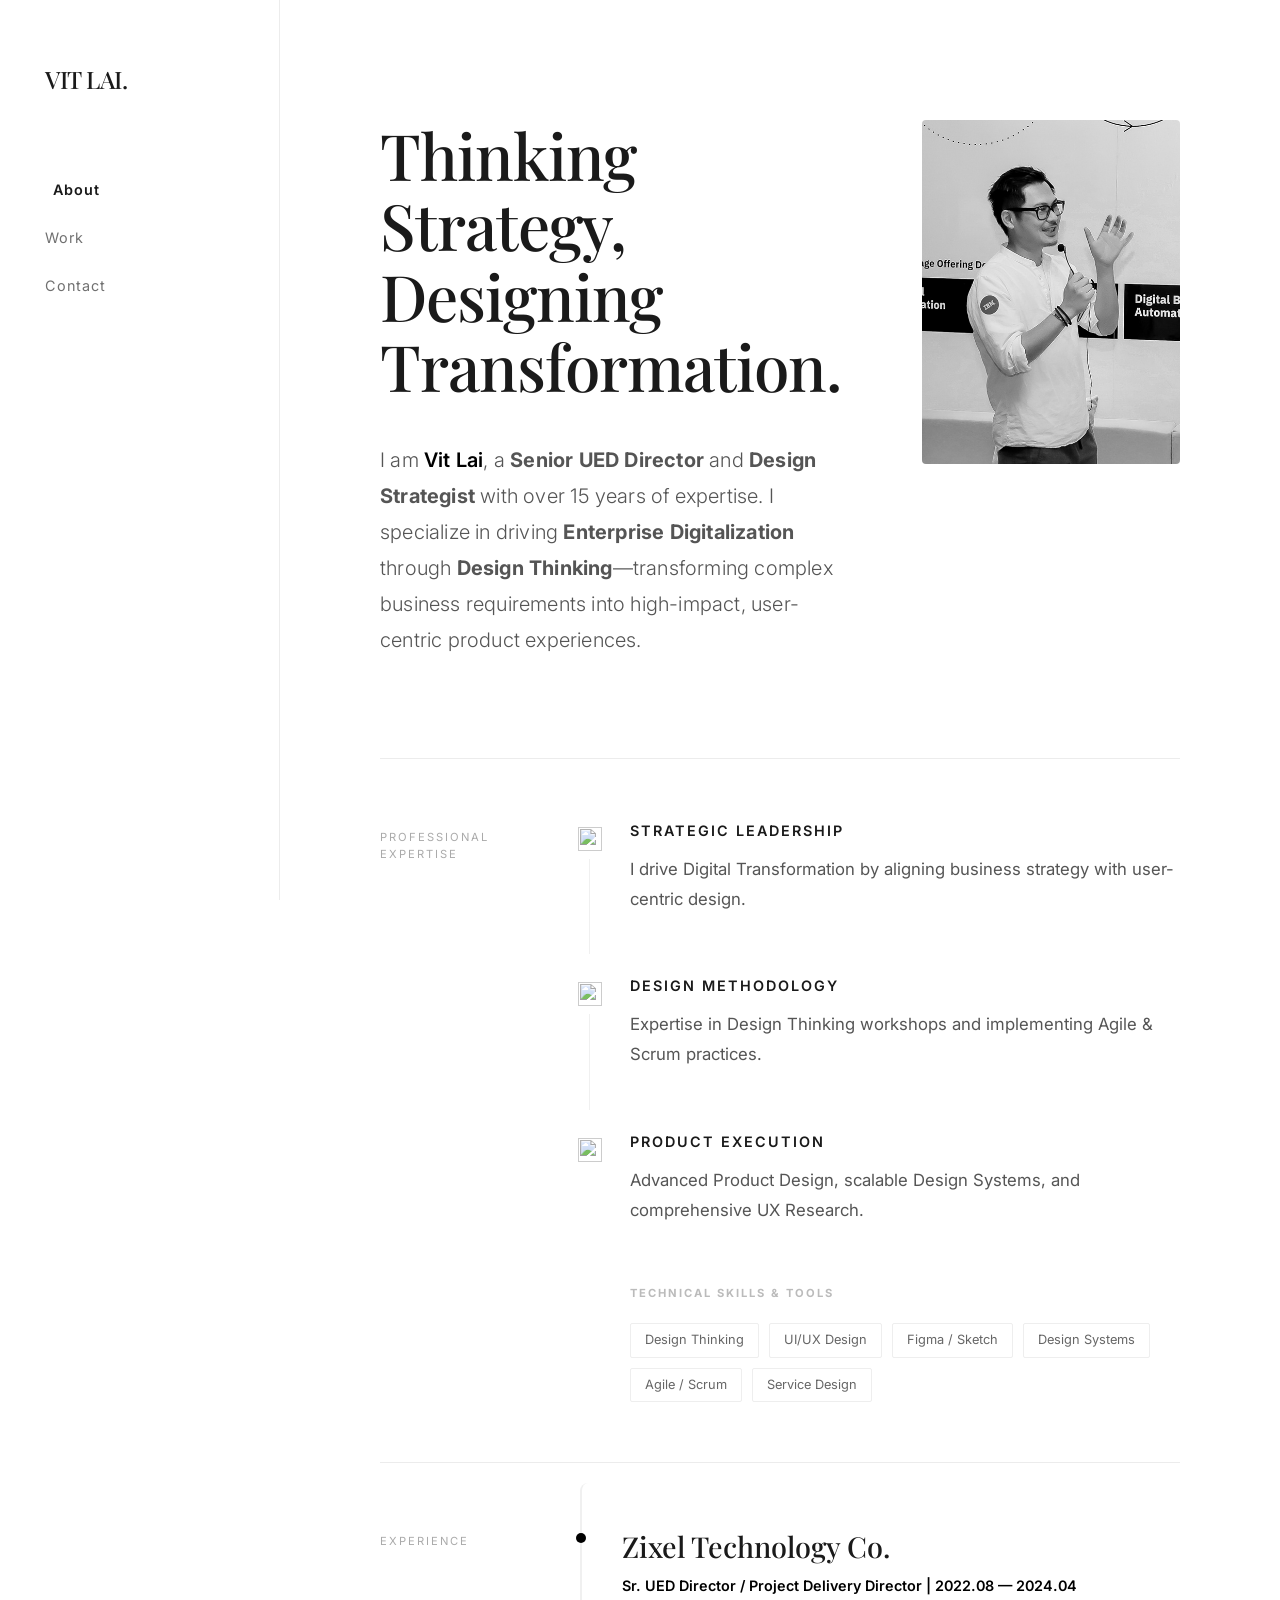
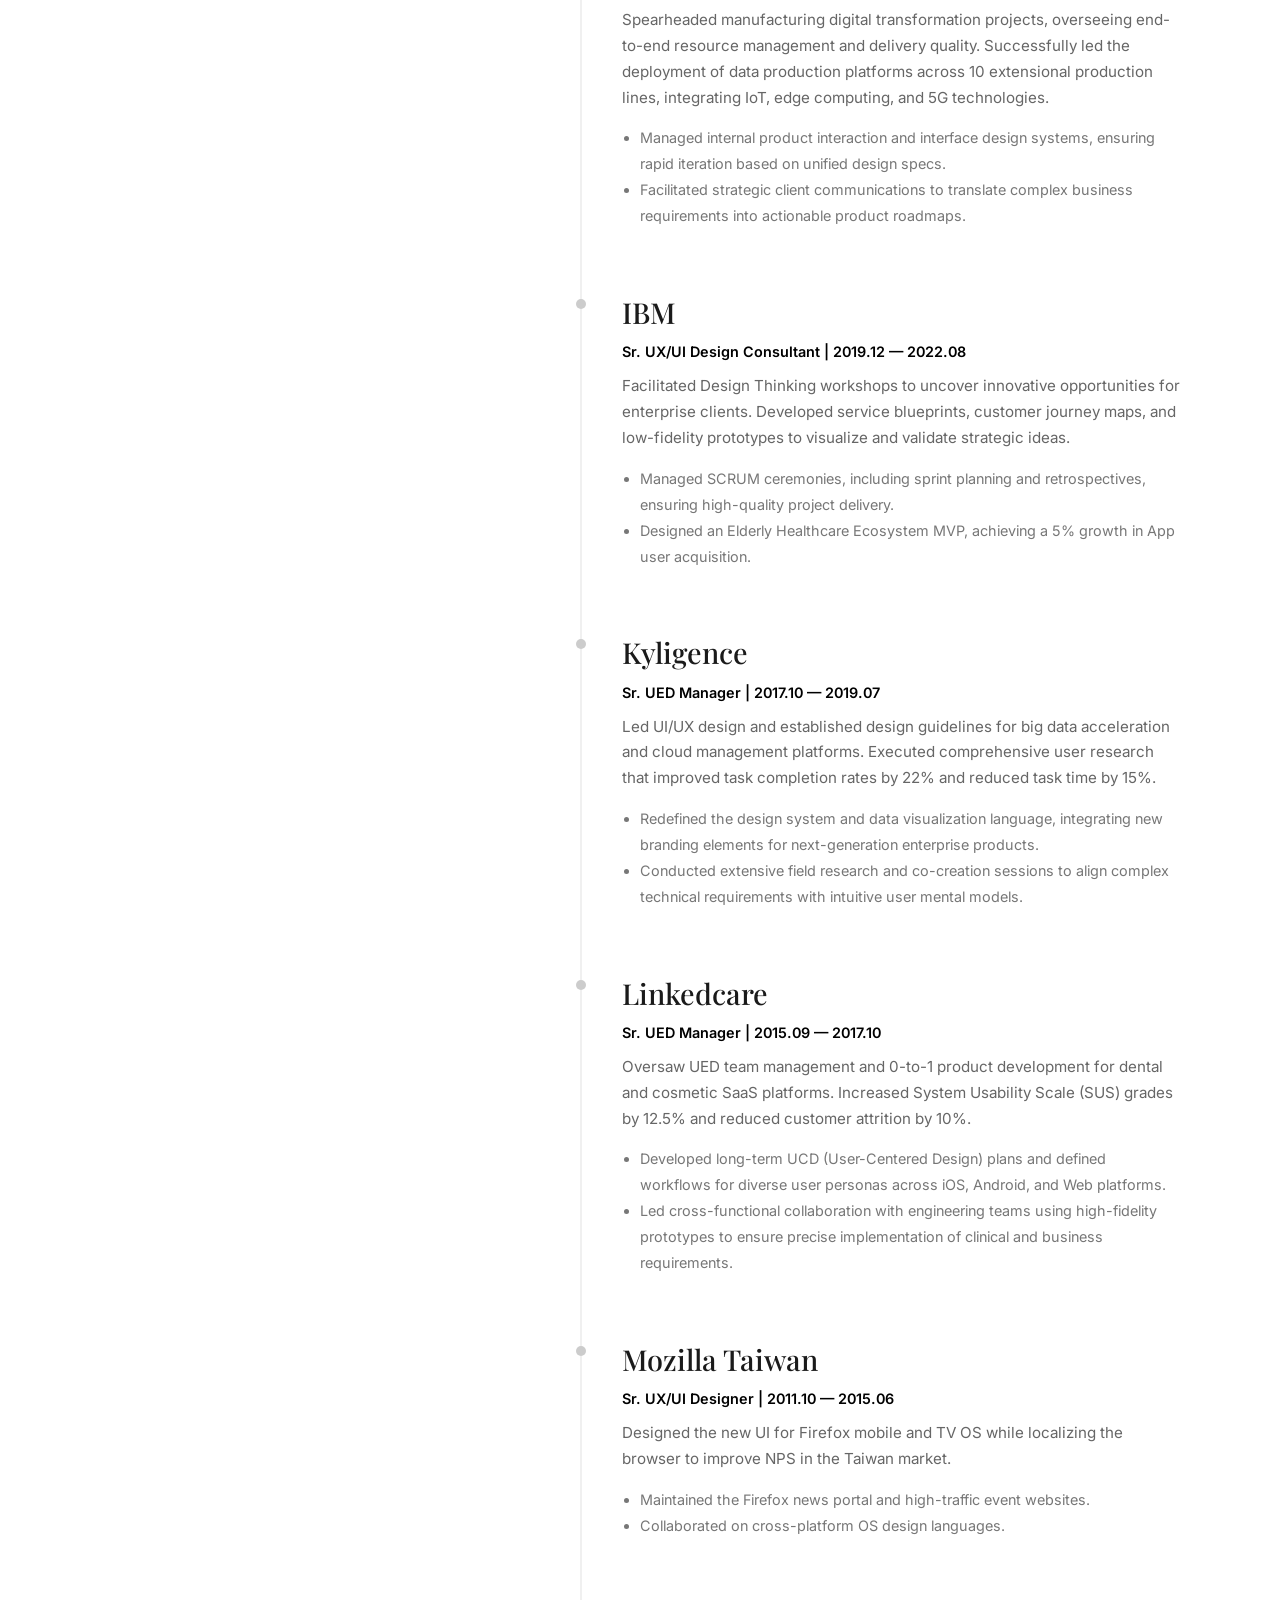
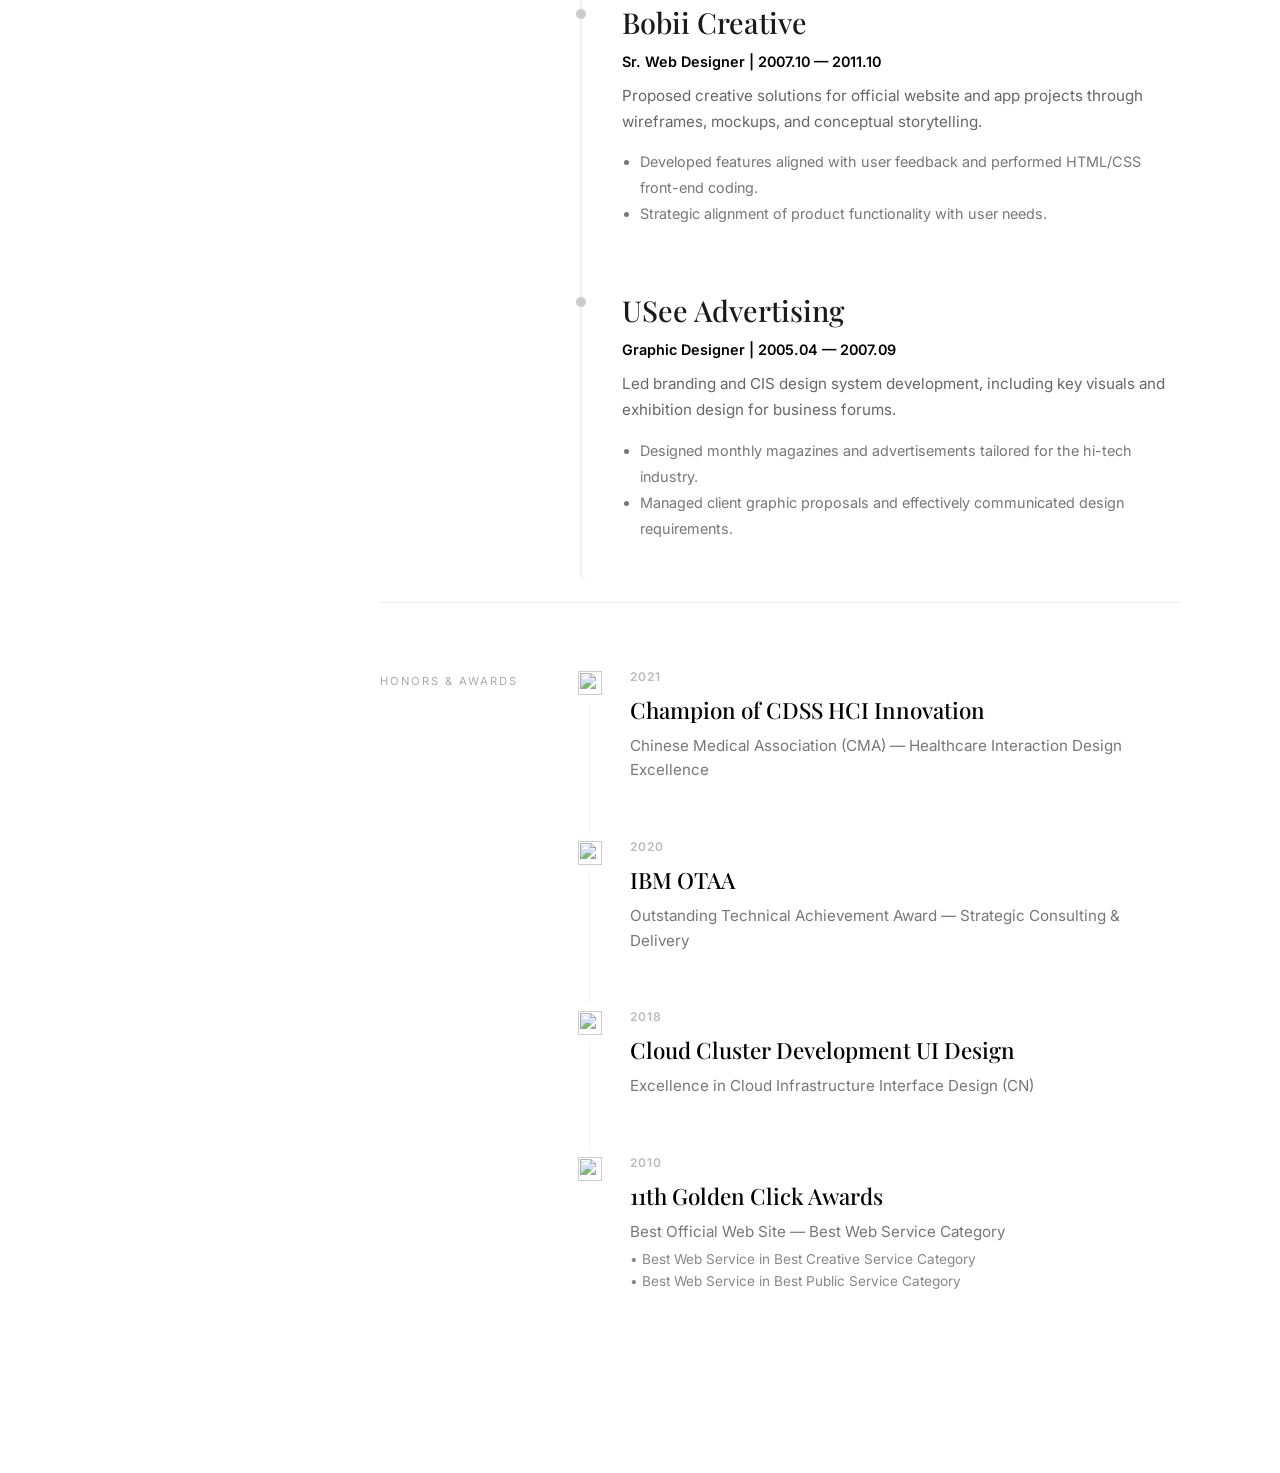
==== index.html @ 18056fc3 "update contact button without outline" ====
<!DOCTYPE html>
<html lang="zh-Hant">
<head>
    <meta charset="UTF-8">
    <meta name="viewport" content="width=device-width, initial-scale=1.0">
    <title>Vit Lai | Design Strategy</title>
    <link href="https://fonts.googleapis.com/css2?family=Inter:wght@300;400;500;600&family=Playfair+Display:ital,wght@0,500;0,600;1,500&display=swap" rel="stylesheet">
    <style>
        :root {
            --bg: #ffffff;
            --text: #1a1a1a;
            --sub-text: #707070;
            --border: #ececec;
            --accent-bg: #f9f9f9;
            --ease: cubic-bezier(0.2, 1, 0.2, 1);
            --transition: all 0.6s var(--ease);
        }

        * { margin: 0; padding: 0; box-sizing: border-box; -webkit-font-smoothing: antialiased; }
        body { font-family: 'Inter', sans-serif; background: var(--bg); color: var(--text); line-height: 1.6; overflow-x: hidden; }

        h1, h2, h3, .logo { font-family: 'Playfair Display', serif; font-weight: 500; }
        /* --- 按鈕基礎樣式 --- */
        .btn {
            padding: 14px 30px;
            border-radius: 50px;
            text-decoration: none;
            display: inline-flex;
            align-items: center;
            justify-content: center;
            gap: 12px;
            font-size: 0.9rem;
            font-weight: 500;
            letter-spacing: 0.5px;
            transition: var(--transition);
            cursor: pointer;
            border: 1px solid transparent;
        }

        /* 主要按鈕 (黑色背景) */
        .btn-primary {
            background: #1a1a1a;
            color: #ffffff;
            border-color: #1a1a1a;
        }

        .btn-primary:hover {
            background: #404040;
            transform: translateY(-3px);
            box-shadow: 0 10px 20px rgba(0,0,0,0.1);
        }

        .btn-primary img {
            filter: brightness(0) invert(1); /* 讓圖標變白色 */
        }

        /* 次要按鈕 (透明背景/黑框) */
        .btn-secondary {
            background: transparent;
            color: #1a1a1a;
            border-color: #1a1a1a;
        }

        .btn-secondary:hover {
            background: #1a1a1a;
            color: #ffffff;
            transform: translateY(-3px);
            box-shadow: 0 10px 20px rgba(0,0,0,0.05);
        }

        .btn-secondary:hover img {
            filter: brightness(0) invert(1); /* 懸停時圖標變白色 */
        }

        /* 圖標微調 */
        .btn img {
            width: 18px;
            height: 18px;
            transition: transform 0.3s ease;
        }

        .btn:hover img {
            transform: scale(1.1);
        }

        /* 導航系統 */
        header {
            position: fixed; top: 0; left: 0; width: 280px; height: 100vh;
            padding: 60px 45px; border-right: 1px solid var(--border);
            display: flex; flex-direction: column; z-index: 1000; background: white;
            transition: var(--transition);
        }

        .logo { font-size: 1.5rem; cursor: pointer; letter-spacing: -0.5px; margin-bottom: 80px; }
        nav ul { list-style: none; }
        nav ul li { margin-bottom: 25px; }
        nav ul li a { 
            text-decoration: none; color: var(--sub-text); font-size: 0.9rem; 
            letter-spacing: 1px; transition: var(--transition); display: block;
        }
        nav ul li a:hover, nav ul li a.active { color: var(--text); transform: translateX(8px); font-weight: 600; }

        .menu-toggle { display: none; position: fixed; top: 25px; right: 25px; z-index: 2000; cursor: pointer; font-size: 0.8rem; letter-spacing: 2px; background: white; padding: 10px; border: 1px solid var(--border); }

        /* 主內容修復：移除 absolute，改用簡單的隱藏顯示邏輯 */
        main { margin-left: 280px; width: calc(100% - 280px); min-height: 100vh; position: relative; }
        
        .page-content { 
            padding: 120px 10%; 
            width: 100%;
            display: none; /* 預設全部隱藏 */
            opacity: 0; 
            transform: translateY(20px); 
            transition: opacity 0.5s ease, transform 0.5s ease;
        }
        
        .page-content.active { 
            display: block; /* 只有 active 時顯示 */
            opacity: 1; 
            transform: translateY(0); 
        }

        /* CV 佈局 */
        .cv-row { display: grid; grid-template-columns: 150px 1fr; gap: 40px; margin-bottom: 0; padding: 60px 0; border-top: 1px solid var(--border); }
        .cv-label { font-size: 0.7rem; text-transform: uppercase; letter-spacing: 2px; color: #aaa; padding-top: 10px; }
        
        .hover-zone { padding: 40px; margin: -40px; border-radius: 8px; transition: background 0.4s ease; }
        .hover-zone:hover { background: #fafafa; }

        .hero-title { font-size: clamp(2.5rem, 5vw, 4rem); line-height: 1.1; margin-bottom: 40px; letter-spacing: -1px; }

        /* 工作列表 */
        .work-grid { display: grid; grid-template-columns: repeat(2, 1fr); gap: 40px; }
        .work-card { text-decoration: none; color: inherit; cursor: pointer; margin-bottom: 30px; }
        .img-wrap { width: 100%; aspect-ratio: 16/10; background: #f9f9f9; overflow: hidden; margin-bottom: 20px; border-radius: 4px; }
        .img-wrap img { width: 100%; height: 100%; object-fit: cover; transition: transform 1s var(--ease); filter: grayscale(100%); }
        .work-card:hover img { transform: scale(1.05); filter: grayscale(0%); }

        /* 建議與學歷樣式 */
        .edu-item { margin-bottom: 25px; }
        .edu-item h4 { font-size: 1.1rem; color: #000; }
        .edu-item p { color: #888; font-size: 0.9rem; }

        @media (max-width: 900px) {
            header { width: 100%; height: 100vh; left: -100%; justify-content: center; align-items: center; text-align: center; }
            header.open { left: 0; }
            .menu-toggle { display: block; }
            main { margin-left: 0; width: 100%; }
            .page-content { padding: 80px 25px; }
            .cv-row { grid-template-columns: 1fr; gap: 20px; }
            .work-grid { grid-template-columns: 1fr; }
        }
    </style>
</head>
<body>

    <div class="menu-toggle" onclick="toggleMenu()">MENU</div>

    <header id="side-nav">
        <div class="logo" onclick="showPage('about');">VIT LAI.</div>
        <nav>
            <ul>
                <li><a href="javascript:void(0)" onclick="showPage('about');" id="link-about" class="active">About</a></li>
                <li><a href="javascript:void(0)" onclick="showPage('portfolio');" id="link-portfolio">Work</a></li>
                <li><a href="javascript:void(0)" onclick="showPage('contact');" id="link-contact">Contact</a></li>
            </ul>
        </nav>
    </header>

    <main>
        <div id="about" class="page-content active">
            <section class="hero-flex" style="display: flex; gap: 80px; align-items: flex-start; margin-bottom: 100px;">
                <div style="flex: 1.5;">
                    <h1 class="hero-title">Thinking Strategy,<br>Designing Transformation.</h1>
                    <p style="font-size: 1.25rem; color: #555; max-width: 800px; font-weight: 300; line-height: 1.8; letter-spacing: 0.2px;">
                        I am <span style="font-weight: 600; color: #000;">Vit Lai</span>, a <strong>Senior UED Director</strong> and <strong>Design Strategist</strong> with over 15 years of expertise. 
                        I specialize in driving <strong>Enterprise Digitalization</strong> through <strong>Design Thinking</strong>—transforming complex business requirements into high-impact, user-centric product experiences.
                    </p>
                </div>
                <div style="flex: 1; aspect-ratio: 3/4; overflow: hidden; border-radius: 4px; background: #f0f0f0;">
                    <img src="images/vitlai-01.jpg" alt="Vit Lai Portrait" style="width:100%; height:100%; object-fit:cover; display:block;">
                </div>
            </section>

            <div class="cv-row">
                <div class="cv-label">Professional Expertise</div>
                <div class="cv-content hover-zone">
                    <div style="position: relative; padding-left: 60px; margin-bottom: 60px;">
                        <div style="position: absolute; left: 0; top: 0; width: 40px; height: 40px; display: flex; align-items: center; justify-content: center;">
                            <img src="https://img.icons8.com/ios/50/000000/strategy-board.png" style="width: 24px; height: 24px; opacity: 0.8;">
                        </div>
                        <div style="position: absolute; left: 19px; top: 40px; bottom: -40px; border-left: 1px solid #f0f0f0;"></div>
                        <h4 style="font-size: 0.9rem; text-transform: uppercase; letter-spacing: 2px; font-weight: 600; margin-bottom: 12px;">Strategic Leadership</h4>
                        <p style="font-size: 1.05rem; color: #555; line-height: 1.8;">I drive Digital Transformation by aligning business strategy with user-centric design.</p>
                    </div>

                    <div style="position: relative; padding-left: 60px; margin-bottom: 60px;">
                        <div style="position: absolute; left: 0; top: 0; width: 40px; height: 40px; display: flex; align-items: center; justify-content: center;">
                            <img src="https://img.icons8.com/ios/50/000000/workflow.png" style="width: 24px; height: 24px; opacity: 0.8;">
                        </div>
                        <div style="position: absolute; left: 19px; top: 40px; bottom: -40px; border-left: 1px solid #f0f0f0;"></div>
                        <h4 style="font-size: 0.9rem; text-transform: uppercase; letter-spacing: 2px; font-weight: 600; margin-bottom: 12px;">Design Methodology</h4>
                        <p style="font-size: 1.05rem; color: #555; line-height: 1.8;">Expertise in Design Thinking workshops and implementing Agile & Scrum practices.</p>
                    </div>

                    <div style="position: relative; padding-left: 60px; margin-bottom: 60px;">
                        <div style="position: absolute; left: 0; top: 0; width: 40px; height: 40px; display: flex; align-items: center; justify-content: center;">
                            <img src="https://img.icons8.com/ios/50/000000/prototype.png" style="width: 24px; height: 24px; opacity: 0.8;">
                        </div>
                        <h4 style="font-size: 0.9rem; text-transform: uppercase; letter-spacing: 2px; font-weight: 600; margin-bottom: 12px;">Product Execution</h4>
                        <p style="font-size: 1.05rem; color: #555; line-height: 1.8;">Advanced Product Design, scalable Design Systems, and comprehensive UX Research.</p>
                    </div>

                    <div style="padding-left: 60px; margin-top: 20px;">
                        <h4 style="font-size: 0.7rem; text-transform: uppercase; letter-spacing: 2px; color: #bbb; margin-bottom: 20px;">Technical Skills & Tools</h4>
                        <div style="display: flex; flex-wrap: wrap; gap: 10px;">
                            <span style="padding: 6px 14px; border: 1px solid #eee; font-size: 0.8rem; color: #666; border-radius: 2px;">Design Thinking</span>
                            <span style="padding: 6px 14px; border: 1px solid #eee; font-size: 0.8rem; color: #666; border-radius: 2px;">UI/UX Design</span>
                            <span style="padding: 6px 14px; border: 1px solid #eee; font-size: 0.8rem; color: #666; border-radius: 2px;">Figma / Sketch</span>
                            <span style="padding: 6px 14px; border: 1px solid #eee; font-size: 0.8rem; color: #666; border-radius: 2px;">Design Systems</span>
                            <span style="padding: 6px 14px; border: 1px solid #eee; font-size: 0.8rem; color: #666; border-radius: 2px;">Agile / Scrum</span>
                            <span style="padding: 6px 14px; border: 1px solid #eee; font-size: 0.8rem; color: #666; border-radius: 2px;">Service Design</span>
                        </div>
                    </div>
                </div>
            </div>

            <div class="cv-row">
            <div class="cv-label">Experience</div>
                <div class="cv-content hover-zone" style="border-left: 2px solid #f0f0f0; padding-left: 40px; margin-left: 10px;">
                    
                    <div style="position: relative; margin-bottom: 60px;">
                    <div style="position: absolute; left: -46px; top: 10px; width: 10px; height: 10px; background: #000; border-radius: 50%;"></div>
                    <h3 style="font-size: 1.8rem; margin-bottom: 5px;">Zixel Technology Co.</h3>
                    <p style="font-weight: 600; font-size: 0.9rem; margin-bottom: 10px; color: #000;">Sr. UED Director / Project Delivery Director | 2022.08 — 2024.04</p>
                    <p style="color: #666; font-size: 0.95rem; max-width: 700px; line-height: 1.7; margin-bottom: 15px;">
                        Spearheaded manufacturing digital transformation projects, overseeing end-to-end resource management and delivery quality. Successfully led the deployment of data production platforms across 10 extensional production lines, integrating IoT, edge computing, and 5G technologies.
                    </p>
                    <ul style="color: #777; font-size: 0.9rem; padding-left: 18px; line-height: 1.8;">
                        <li>Managed internal product interaction and interface design systems, ensuring rapid iteration based on unified design specs.</li>
                        <li>Facilitated strategic client communications to translate complex business requirements into actionable product roadmaps.</li>
                    </ul>
                </div>

                <div style="position: relative; margin-bottom: 60px;">
                    <div style="position: absolute; left: -46px; top: 10px; width: 10px; height: 10px; background: #ccc; border-radius: 50%;"></div>
                    <h3 style="font-size: 1.8rem; margin-bottom: 5px;">IBM</h3>
                    <p style="font-weight: 600; font-size: 0.9rem; margin-bottom: 10px; color: #000;">Sr. UX/UI Design Consultant | 2019.12 — 2022.08</p>
                    <p style="color: #666; font-size: 0.95rem; max-width: 700px; line-height: 1.7; margin-bottom: 15px;">
                        Facilitated Design Thinking workshops to uncover innovative opportunities for enterprise clients. Developed service blueprints, customer journey maps, and low-fidelity prototypes to visualize and validate strategic ideas.
                    </p>
                    <ul style="color: #777; font-size: 0.9rem; padding-left: 18px; line-height: 1.8;">
                        <li>Managed SCRUM ceremonies, including sprint planning and retrospectives, ensuring high-quality project delivery.</li>
                        <li>Designed an Elderly Healthcare Ecosystem MVP, achieving a 5% growth in App user acquisition.</li>
                    </ul>
                </div>

                <div style="position: relative; margin-bottom: 60px;">
                    <div style="position: absolute; left: -46px; top: 10px; width: 10px; height: 10px; background: #ccc; border-radius: 50%;"></div>
                    <h3 style="font-size: 1.8rem; margin-bottom: 5px;">Kyligence</h3>
                    <p style="font-weight: 600; font-size: 0.9rem; margin-bottom: 10px; color: #000;">Sr. UED Manager | 2017.10 — 2019.07</p>
                    <p style="color: #666; font-size: 0.95rem; max-width: 700px; line-height: 1.7; margin-bottom: 15px;">
                        Led UI/UX design and established design guidelines for big data acceleration and cloud management platforms. Executed comprehensive user research that improved task completion rates by 22% and reduced task time by 15%.
                    </p>
                    <ul style="color: #777; font-size: 0.9rem; padding-left: 18px; line-height: 1.8;">
                        <li>Redefined the design system and data visualization language, integrating new branding elements for next-generation enterprise products.</li>
                        <li>Conducted extensive field research and co-creation sessions to align complex technical requirements with intuitive user mental models.</li>
                    </ul>
                </div>

                <div style="position: relative; margin-bottom: 60px;">
                    <div style="position: absolute; left: -46px; top: 10px; width: 10px; height: 10px; background: #ccc; border-radius: 50%;"></div>
                    <h3 style="font-size: 1.8rem; margin-bottom: 5px;">Linkedcare</h3>
                    <p style="font-weight: 600; font-size: 0.9rem; margin-bottom: 10px; color: #000;">Sr. UED Manager | 2015.09 — 2017.10</p>
                    <p style="color: #666; font-size: 0.95rem; max-width: 700px; line-height: 1.7; margin-bottom: 15px;">
                        Oversaw UED team management and 0-to-1 product development for dental and cosmetic SaaS platforms. Increased System Usability Scale (SUS) grades by 12.5% and reduced customer attrition by 10%.
                    </p>
                    <ul style="color: #777; font-size: 0.9rem; padding-left: 18px; line-height: 1.8;">
                        <li>Developed long-term UCD (User-Centered Design) plans and defined workflows for diverse user personas across iOS, Android, and Web platforms.</li>
                        <li>Led cross-functional collaboration with engineering teams using high-fidelity prototypes to ensure precise implementation of clinical and business requirements.</li>
                    </ul>
                </div>

                    <div style="position: relative; margin-bottom: 60px;">
                        <div style="position: absolute; left: -46px; top: 10px; width: 10px; height: 10px; background: #ccc; border-radius: 50%;"></div>
                        <h3 style="font-size: 1.8rem; margin-bottom: 5px;">Mozilla Taiwan</h3>
                        <p style="font-weight: 600; font-size: 0.9rem; margin-bottom: 10px; color: #000;">Sr. UX/UI Designer | 2011.10 — 2015.06</p>
                        <p style="color: #666; font-size: 0.95rem; max-width: 700px; line-height: 1.7; margin-bottom: 15px;">
                            Designed the new UI for Firefox mobile and TV OS while localizing the browser to improve NPS in the Taiwan market.
                        </p>
                        <ul style="color: #777; font-size: 0.9rem; padding-left: 18px; line-height: 1.8;">
                            <li>Maintained the Firefox news portal and high-traffic event websites.</li>
                            <li>Collaborated on cross-platform OS design languages.</li>
                        </ul>
                    </div>

                    <div style="position: relative; margin-bottom: 60px;">
                        <div style="position: absolute; left: -46px; top: 10px; width: 10px; height: 10px; background: #ccc; border-radius: 50%;"></div>
                        <h3 style="font-size: 1.8rem; margin-bottom: 5px;">Bobii Creative</h3>
                        <p style="font-weight: 600; font-size: 0.9rem; margin-bottom: 10px; color: #000;">Sr. Web Designer | 2007.10 — 2011.10</p>
                        <p style="color: #666; font-size: 0.95rem; max-width: 700px; line-height: 1.7; margin-bottom: 15px;">
                            Proposed creative solutions for official website and app projects through wireframes, mockups, and conceptual storytelling.
                        </p>
                        <ul style="color: #777; font-size: 0.9rem; padding-left: 18px; line-height: 1.8;">
                            <li>Developed features aligned with user feedback and performed HTML/CSS front-end coding.</li>
                            <li>Strategic alignment of product functionality with user needs.</li>
                        </ul>
                    </div>

                    <div style="position: relative;">
                        <div style="position: absolute; left: -46px; top: 10px; width: 10px; height: 10px; background: #ccc; border-radius: 50%;"></div>
                        <h3 style="font-size: 1.8rem; margin-bottom: 5px;">USee Advertising</h3>
                        <p style="font-weight: 600; font-size: 0.9rem; margin-bottom: 10px; color: #000;">Graphic Designer | 2005.04 — 2007.09</p>
                        <p style="color: #666; font-size: 0.95rem; max-width: 700px; line-height: 1.7; margin-bottom: 15px;">
                            Led branding and CIS design system development, including key visuals and exhibition design for business forums.
                        </p>
                        <ul style="color: #777; font-size: 0.9rem; padding-left: 18px; line-height: 1.8;">
                            <li>Designed monthly magazines and advertisements tailored for the hi-tech industry.</li>
                            <li>Managed client graphic proposals and effectively communicated design requirements.</li>
                        </ul>
                    </div>

                </div>
            </div>

            <div class="cv-row">
            <div class="cv-label">Honors & Awards</div>
                <div class="cv-content hover-zone">
                    
                    <div style="position: relative; padding-left: 60px; margin-bottom: 50px;">
                        <div style="position: absolute; left: 0; top: 0; width: 40px; height: 40px; display: flex; align-items: center; justify-content: center;">
                            <img src="https://img.icons8.com/ios/50/000000/trophy.png" style="width: 24px; height: 24px; opacity: 0.8;">
                        </div>
                        <div style="position: absolute; left: 19px; top: 40px; bottom: -50px; border-left: 1px solid #f0f0f0;"></div>
                        <span style="font-size: 0.75rem; color: #bbb; letter-spacing: 1px; font-weight: 600;">2021</span>
                        <h3 style="font-size: 1.4rem; margin: 5px 0; color: #000;">Champion of CDSS HCI Innovation</h3>
                        <p style="font-size: 0.95rem; color: #777;">Chinese Medical Association (CMA) — Healthcare Interaction Design Excellence</p>
                    </div>

                    <div style="position: relative; padding-left: 60px; margin-bottom: 50px;">
                        <div style="position: absolute; left: 0; top: 0; width: 40px; height: 40px; display: flex; align-items: center; justify-content: center;">
                            <img src="https://img.icons8.com/ios/50/000000/medal.png" style="width: 24px; height: 24px; opacity: 0.8;">
                        </div>
                        <div style="position: absolute; left: 19px; top: 40px; bottom: -50px; border-left: 1px solid #f0f0f0;"></div>
                        <span style="font-size: 0.75rem; color: #bbb; letter-spacing: 1px; font-weight: 600;">2020</span>
                        <h3 style="font-size: 1.4rem; margin: 5px 0; color: #000;">IBM OTAA</h3>
                        <p style="font-size: 0.95rem; color: #777;">Outstanding Technical Achievement Award — Strategic Consulting & Delivery</p>
                    </div>

                    <div style="position: relative; padding-left: 60px; margin-bottom: 50px;">
                        <div style="position: absolute; left: 0; top: 0; width: 40px; height: 40px; display: flex; align-items: center; justify-content: center;">
                            <img src="https://img.icons8.com/ios/50/000000/cloud.png" style="width: 24px; height: 24px; opacity: 0.8;">
                        </div>
                        <div style="position: absolute; left: 19px; top: 40px; bottom: -50px; border-left: 1px solid #f0f0f0;"></div>
                        <span style="font-size: 0.75rem; color: #bbb; letter-spacing: 1px; font-weight: 600;">2018</span>
                        <h3 style="font-size: 1.4rem; margin: 5px 0; color: #000;">Cloud Cluster Development UI Design</h3>
                        <p style="font-size: 0.95rem; color: #777;">Excellence in Cloud Infrastructure Interface Design (CN)</p>
                    </div>

                    <div style="position: relative; padding-left: 60px;">
                        <div style="position: absolute; left: 0; top: 0; width: 40px; height: 40px; display: flex; align-items: center; justify-content: center;">
                            <img src="https://img.icons8.com/ios/50/000000/star.png" style="width: 24px; height: 24px; opacity: 0.8;">
                        </div>
                        <span style="font-size: 0.75rem; color: #bbb; letter-spacing: 1px; font-weight: 600;">2010</span>
                        <h3 style="font-size: 1.4rem; margin: 5px 0; color: #000;">11th Golden Click Awards </h3>
                        <p style="font-size: 0.95rem; color: #777; margin-bottom: 5px;">Best Official Web Site — Best Web Service Category</p>
                        <ul style="font-size: 0.85rem; color: #888; padding-left: 0; list-style: none; line-height: 1.6;">
                            <li>• Best Web Service in Best Creative Service Category</li>
                            <li>• Best Web Service in Best Public Service Category</li>
                        </ul>
                    </div>

                </div>
            </div>
        </div>

        <div id="portfolio" class="page-content">
            <h2 style="font-size: 2.5rem; margin-bottom: 50px;">Selected Works</h2>
            <div class="work-grid">
                <div class="work-card" onclick="openProject('healthcare')">
                    <div class="img-wrap"><img src="https://images.unsplash.com/photo-1576091160550-2173dba999ef?auto=format&fit=crop&w=800"></div>
                    <h3>Healthcare Ecosystem</h3>
                    <p style="font-size: 0.75rem; color:#aaa; text-transform:uppercase;">Service Design</p>
                </div>
                <div class="work-card">
                    <div class="img-wrap"><img src="https://images.unsplash.com/photo-1551288049-bbbda536339a?auto=format&fit=crop&w=800"></div>
                    <h3>SaaS Platform</h3>
                    <p style="font-size: 0.75rem; color:#aaa; text-transform:uppercase;">UX Strategy</p>
                </div>
            </div>
        </div>

        <div id="contact" class="page-content">
            <div style="display:flex; gap:60px; align-items:center; flex-wrap: wrap;">
                <div style="flex:1; min-width: 300px; aspect-ratio:3/4; overflow:hidden; border-radius: 4px; background: #f0f0f0;">
                    <img src="images/vitlai-01.jpg" alt="Vit Lai" style="width:100%; height:100%; object-fit:cover; display:block;">
                </div>
                
                <div style="flex:1.2; min-width: 300px;">
                    <h2 style="font-size: 3rem; line-height: 1.1; margin-bottom: 20px;">Ready to start <br>the journey?</h2>
                    <p style="margin-bottom: 40px; color: #777; font-size: 1.1rem; font-weight: 300;">
                        Feel free to reach out for consulting services or project collaborations. <br>
                        You can also connect with me via LinkedIn.
                    </p>
                    
                    <div style="display: flex; gap: 15px; flex-wrap: wrap;">
                        <a href="mailto:dkope2001@qq.com" class="btn btn-primary">
                            <img src="https://img.icons8.com/material-rounded/24/ffffff/mail.png" style="width: 18px;" alt="Mail Icon">
                            <span>Send an Email</span>
                        </a>

                        <a href="https://www.linkedin.com/in/vitlai" target="_blank" class="btn btn-secondary">
                            <img src="https://img.icons8.com/ios-filled/50/000000/linkedin.png" style="width: 18px;" alt="LinkedIn Icon">
                            <span>LinkedIn Profile</span>
                        </a>
                    </div>

                    <div style="margin-top: 50px; border-top: 1px solid #eee; padding-top: 20px;">
                        <p style="font-size: 0.8rem; color: #aaa; letter-spacing: 1px; line-height: 1.8;">
                            Phone: +86-1575 080 2902<br>
                            WeChat: vitlai1121
                        </p>
                    </div>
                </div>
            </div>
        </div>

    </main>

    <div id="modal" style="position:fixed; top:0; left:0; width:100%; height:100%; background:#fff; z-index:3000; display:none; overflow-y:auto; padding:80px 10%;">
        <div style="position:fixed; top:30px; right:30px; cursor:pointer; font-size:0.75rem; letter-spacing:2px;" onclick="closeProject()">CLOSE —</div>
        <div id="modal-content"></div>
    </div>

    <script>
        function toggleMenu() { 
            if (window.innerWidth <= 900) document.getElementById('side-nav').classList.toggle('open'); 
        }

        function showPage(pageId) {
            // 1. 隱藏所有頁面並移除 active
            const pages = document.querySelectorAll('.page-content');
            pages.forEach(p => { 
                p.classList.remove('active'); 
                p.style.display = 'none'; 
            });

            // 2. 顯示目標頁面
            const target = document.getElementById(pageId);
            if (target) {
                target.style.display = 'block';
                // 使用 setTimeout 確保 display: block 渲染後才觸發 opacity 動畫
                setTimeout(() => {
                    target.classList.add('active');
                }, 10);
            }

            // 3. 更新導航樣式
            document.querySelectorAll('nav a').forEach(a => a.classList.remove('active'));
            const activeLink = document.getElementById('link-' + pageId);
            if (activeLink) activeLink.classList.add('active');

            // 4. 手機版點擊後自動收起選單
            if (window.innerWidth <= 900) {
                document.getElementById('side-nav').classList.remove('open');
            }

            window.scrollTo({top: 0, behavior: 'smooth'});
        }

        function openProject(id) {
            document.getElementById('modal-content').innerHTML = `<h1 style="font-size: 3rem;">Healthcare Ecosystem</h1><p style="margin-top:20px; color:#666; line-height:1.8;">這是一個關於老齡化醫療生態系的服務設計專案...</p>`;
            document.getElementById('modal').style.display = 'block';
            document.body.style.overflow = 'hidden';
        }
        function closeProject() { document.getElementById('modal').style.display = 'none'; document.body.style.overflow = 'auto'; }
    </script>
</body>
</html>
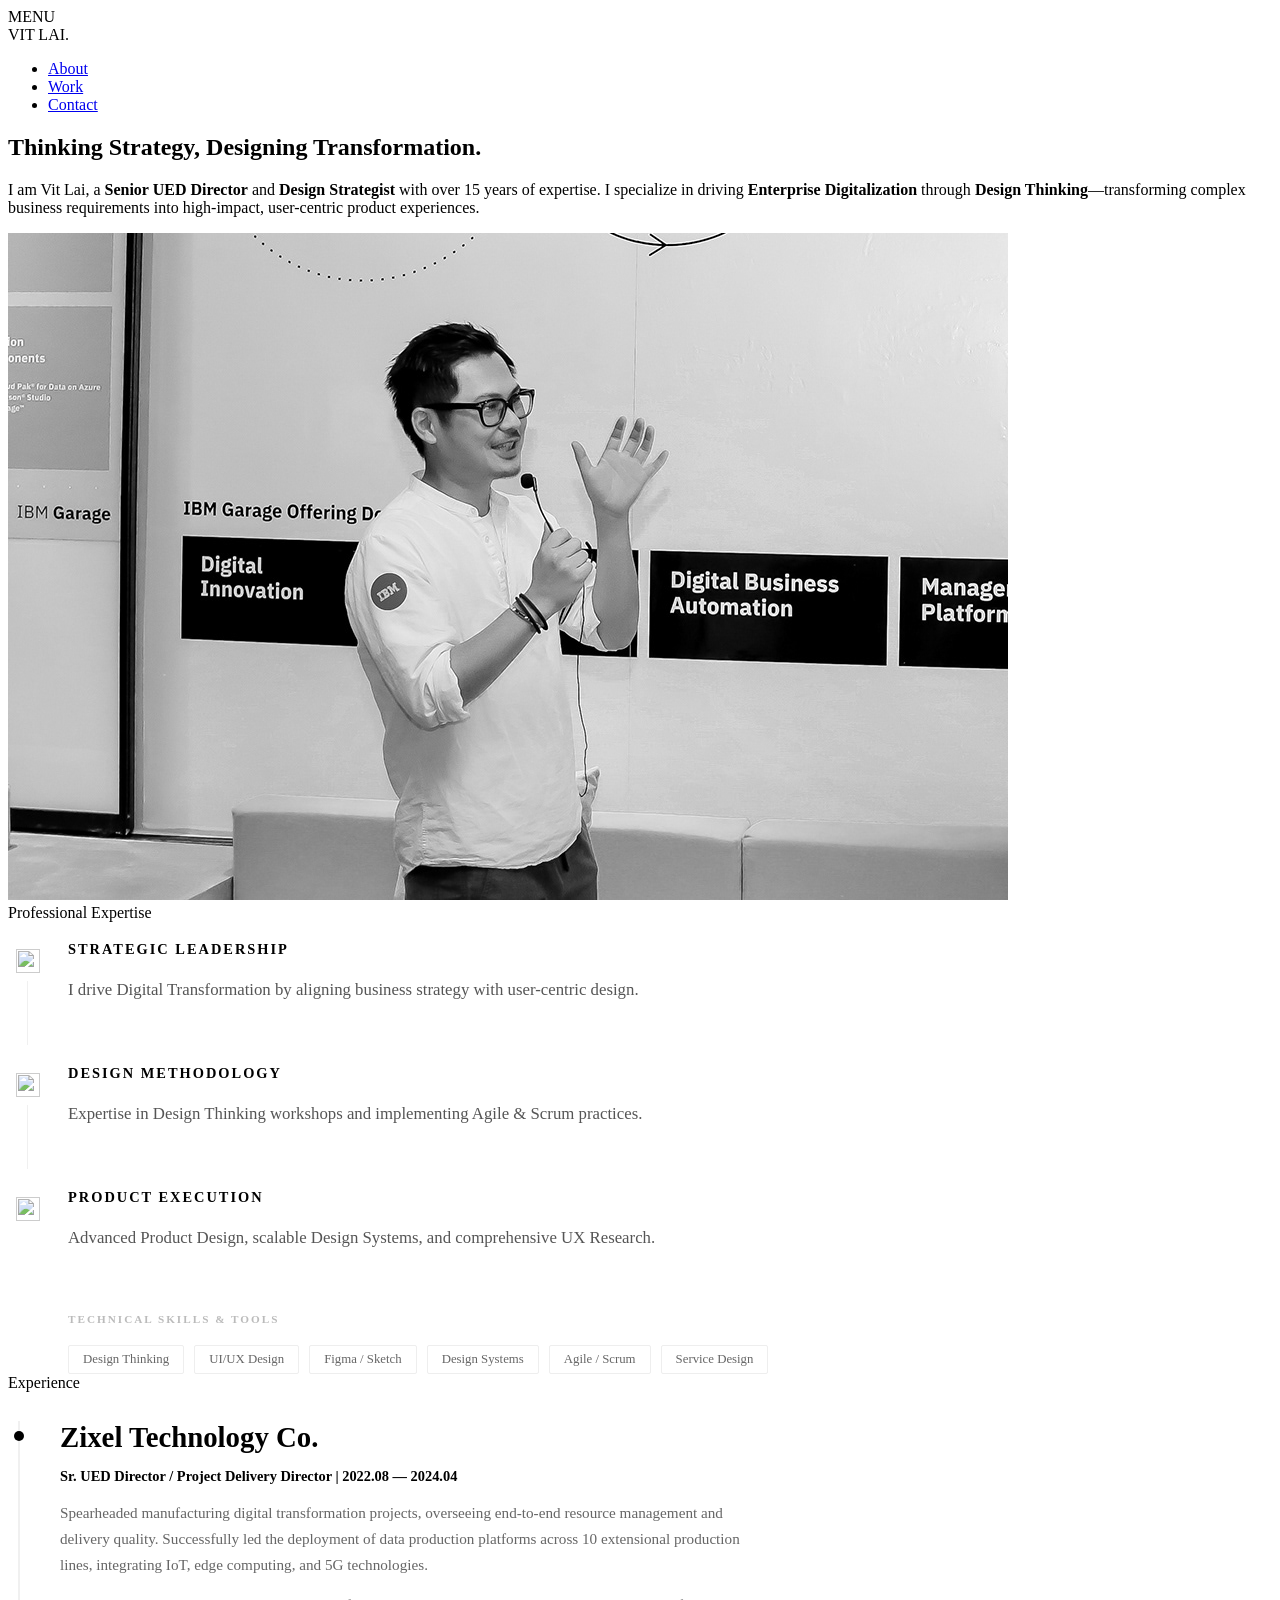
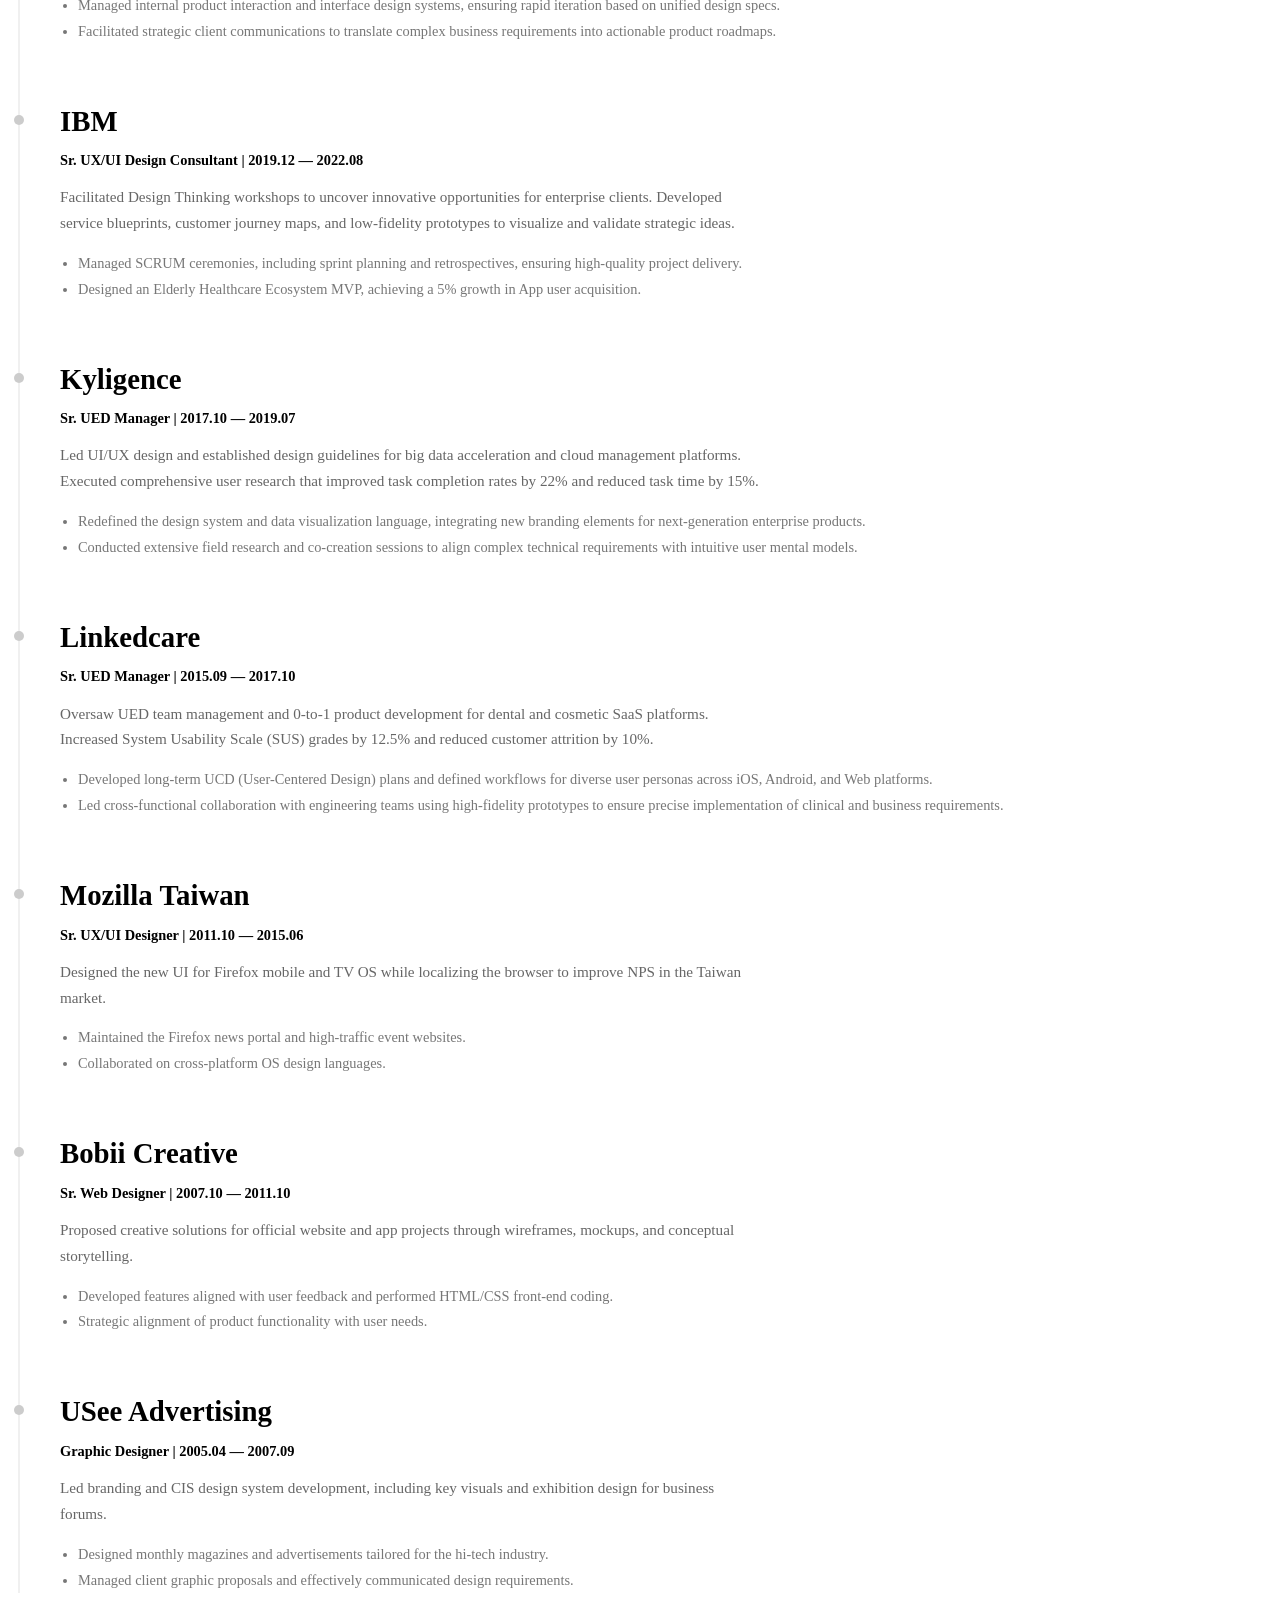
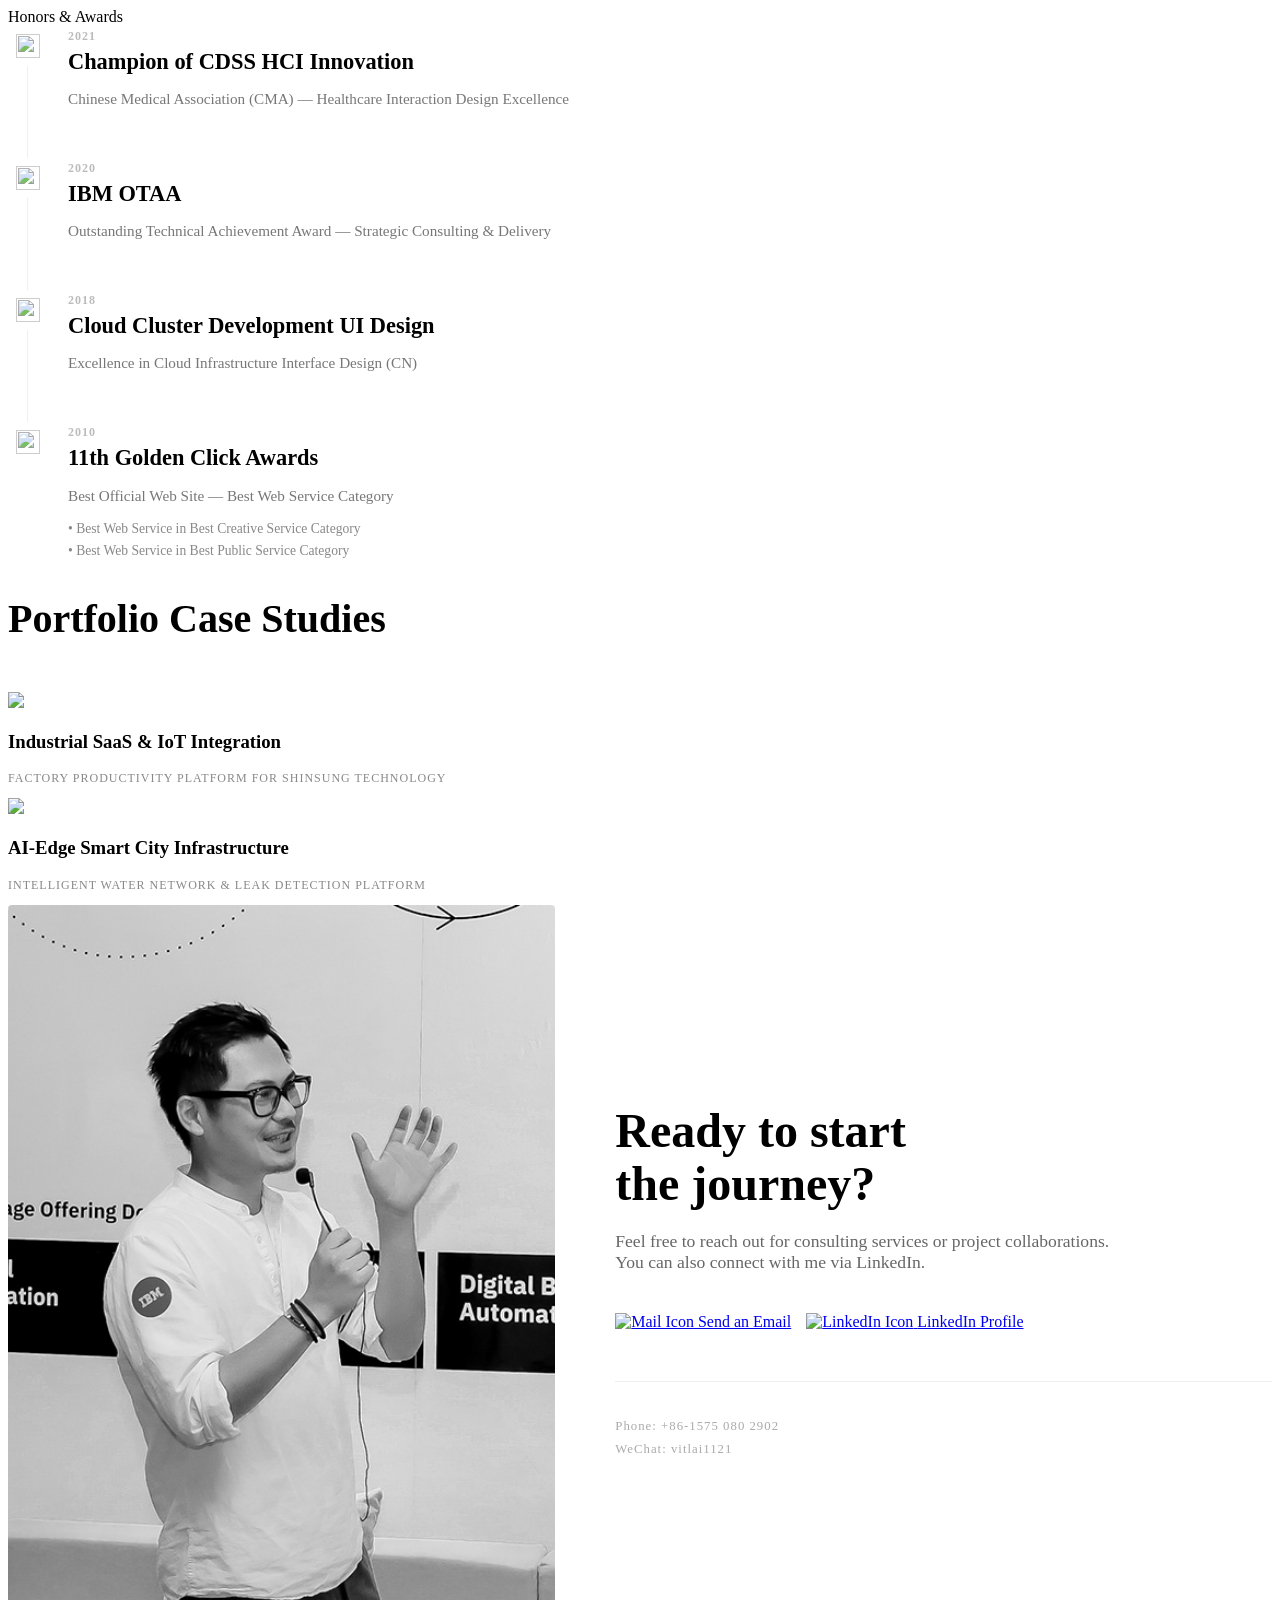
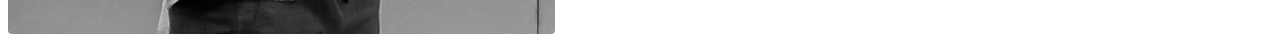
==== commit 701b4ee1: "case1, case2, update index" ====
--- a/index.html
+++ b/index.html
@@ -5,153 +5,9 @@
     <meta name="viewport" content="width=device-width, initial-scale=1.0">
     <title>Vit Lai | Design Strategy</title>
     <link href="https://fonts.googleapis.com/css2?family=Inter:wght@300;400;500;600&family=Playfair+Display:ital,wght@0,500;0,600;1,500&display=swap" rel="stylesheet">
-    <style>
-        :root {
-            --bg: #ffffff;
-            --text: #1a1a1a;
-            --sub-text: #707070;
-            --border: #ececec;
-            --accent-bg: #f9f9f9;
-            --ease: cubic-bezier(0.2, 1, 0.2, 1);
-            --transition: all 0.6s var(--ease);
-        }
-
-        * { margin: 0; padding: 0; box-sizing: border-box; -webkit-font-smoothing: antialiased; }
-        body { font-family: 'Inter', sans-serif; background: var(--bg); color: var(--text); line-height: 1.6; overflow-x: hidden; }
-
-        h1, h2, h3, .logo { font-family: 'Playfair Display', serif; font-weight: 500; }
-        /* --- 按鈕基礎樣式 --- */
-        .btn {
-            padding: 14px 30px;
-            border-radius: 50px;
-            text-decoration: none;
-            display: inline-flex;
-            align-items: center;
-            justify-content: center;
-            gap: 12px;
-            font-size: 0.9rem;
-            font-weight: 500;
-            letter-spacing: 0.5px;
-            transition: var(--transition);
-            cursor: pointer;
-            border: 1px solid transparent;
-        }
-
-        /* 主要按鈕 (黑色背景) */
-        .btn-primary {
-            background: #1a1a1a;
-            color: #ffffff;
-            border-color: #1a1a1a;
-        }
-
-        .btn-primary:hover {
-            background: #404040;
-            transform: translateY(-3px);
-            box-shadow: 0 10px 20px rgba(0,0,0,0.1);
-        }
-
-        .btn-primary img {
-            filter: brightness(0) invert(1); /* 讓圖標變白色 */
-        }
-
-        /* 次要按鈕 (透明背景/黑框) */
-        .btn-secondary {
-            background: transparent;
-            color: #1a1a1a;
-            border-color: #1a1a1a;
-        }
-
-        .btn-secondary:hover {
-            background: #1a1a1a;
-            color: #ffffff;
-            transform: translateY(-3px);
-            box-shadow: 0 10px 20px rgba(0,0,0,0.05);
-        }
-
-        .btn-secondary:hover img {
-            filter: brightness(0) invert(1); /* 懸停時圖標變白色 */
-        }
-
-        /* 圖標微調 */
-        .btn img {
-            width: 18px;
-            height: 18px;
-            transition: transform 0.3s ease;
-        }
-
-        .btn:hover img {
-            transform: scale(1.1);
-        }
-
-        /* 導航系統 */
-        header {
-            position: fixed; top: 0; left: 0; width: 280px; height: 100vh;
-            padding: 60px 45px; border-right: 1px solid var(--border);
-            display: flex; flex-direction: column; z-index: 1000; background: white;
-            transition: var(--transition);
-        }
-
-        .logo { font-size: 1.5rem; cursor: pointer; letter-spacing: -0.5px; margin-bottom: 80px; }
-        nav ul { list-style: none; }
-        nav ul li { margin-bottom: 25px; }
-        nav ul li a { 
-            text-decoration: none; color: var(--sub-text); font-size: 0.9rem; 
-            letter-spacing: 1px; transition: var(--transition); display: block;
-        }
-        nav ul li a:hover, nav ul li a.active { color: var(--text); transform: translateX(8px); font-weight: 600; }
-
-        .menu-toggle { display: none; position: fixed; top: 25px; right: 25px; z-index: 2000; cursor: pointer; font-size: 0.8rem; letter-spacing: 2px; background: white; padding: 10px; border: 1px solid var(--border); }
-
-        /* 主內容修復：移除 absolute，改用簡單的隱藏顯示邏輯 */
-        main { margin-left: 280px; width: calc(100% - 280px); min-height: 100vh; position: relative; }
-        
-        .page-content { 
-            padding: 120px 10%; 
-            width: 100%;
-            display: none; /* 預設全部隱藏 */
-            opacity: 0; 
-            transform: translateY(20px); 
-            transition: opacity 0.5s ease, transform 0.5s ease;
-        }
-        
-        .page-content.active { 
-            display: block; /* 只有 active 時顯示 */
-            opacity: 1; 
-            transform: translateY(0); 
-        }
-
-        /* CV 佈局 */
-        .cv-row { display: grid; grid-template-columns: 150px 1fr; gap: 40px; margin-bottom: 0; padding: 60px 0; border-top: 1px solid var(--border); }
-        .cv-label { font-size: 0.7rem; text-transform: uppercase; letter-spacing: 2px; color: #aaa; padding-top: 10px; }
-        
-        .hover-zone { padding: 40px; margin: -40px; border-radius: 8px; transition: background 0.4s ease; }
-        .hover-zone:hover { background: #fafafa; }
-
-        .hero-title { font-size: clamp(2.5rem, 5vw, 4rem); line-height: 1.1; margin-bottom: 40px; letter-spacing: -1px; }
-
-        /* 工作列表 */
-        .work-grid { display: grid; grid-template-columns: repeat(2, 1fr); gap: 40px; }
-        .work-card { text-decoration: none; color: inherit; cursor: pointer; margin-bottom: 30px; }
-        .img-wrap { width: 100%; aspect-ratio: 16/10; background: #f9f9f9; overflow: hidden; margin-bottom: 20px; border-radius: 4px; }
-        .img-wrap img { width: 100%; height: 100%; object-fit: cover; transition: transform 1s var(--ease); filter: grayscale(100%); }
-        .work-card:hover img { transform: scale(1.05); filter: grayscale(0%); }
-
-        /* 建議與學歷樣式 */
-        .edu-item { margin-bottom: 25px; }
-        .edu-item h4 { font-size: 1.1rem; color: #000; }
-        .edu-item p { color: #888; font-size: 0.9rem; }
-
-        @media (max-width: 900px) {
-            header { width: 100%; height: 100vh; left: -100%; justify-content: center; align-items: center; text-align: center; }
-            header.open { left: 0; }
-            .menu-toggle { display: block; }
-            main { margin-left: 0; width: 100%; }
-            .page-content { padding: 80px 25px; }
-            .cv-row { grid-template-columns: 1fr; gap: 20px; }
-            .work-grid { grid-template-columns: 1fr; }
-        }
-    </style>
+    <link rel="stylesheet" href="css/style.css">
 </head>
+
 <body>
 
     <div class="menu-toggle" onclick="toggleMenu()">MENU</div>
@@ -169,16 +25,16 @@
 
     <main>
         <div id="about" class="page-content active">
-            <section class="hero-flex" style="display: flex; gap: 80px; align-items: flex-start; margin-bottom: 100px;">
-                <div style="flex: 1.5;">
-                    <h1 class="hero-title">Thinking Strategy,<br>Designing Transformation.</h1>
-                    <p style="font-size: 1.25rem; color: #555; max-width: 800px; font-weight: 300; line-height: 1.8; letter-spacing: 0.2px;">
-                        I am <span style="font-weight: 600; color: #000;">Vit Lai</span>, a <strong>Senior UED Director</strong> and <strong>Design Strategist</strong> with over 15 years of expertise. 
+            <section class="hero-flex">
+                <div class="hero-content">
+                    <h1 class="hero-title">Thinking Strategy, Designing Transformation.</h1>
+                    <p class="hero-description">
+                        I am <span class="hero-name">Vit Lai</span>, a <strong>Senior UED Director</strong> and <strong>Design Strategist</strong> with over 15 years of expertise. 
                         I specialize in driving <strong>Enterprise Digitalization</strong> through <strong>Design Thinking</strong>—transforming complex business requirements into high-impact, user-centric product experiences.
                     </p>
                 </div>
-                <div style="flex: 1; aspect-ratio: 3/4; overflow: hidden; border-radius: 4px; background: #f0f0f0;">
-                    <img src="images/vitlai-01.jpg" alt="Vit Lai Portrait" style="width:100%; height:100%; object-fit:cover; display:block;">
+                <div class="hero-image-wrapper">
+                    <img src="images/vitlai-01.jpg" alt="Vit Lai Portrait">
                 </div>
             </section>
 
@@ -375,17 +231,21 @@
         </div>
 
         <div id="portfolio" class="page-content">
-            <h2 style="font-size: 2.5rem; margin-bottom: 50px;">Selected Works</h2>
+            <h2 style="font-size: 2.5rem; margin-bottom: 50px;">Portfolio Case Studies</h2>
             <div class="work-grid">
-                <div class="work-card" onclick="openProject('healthcare')">
-                    <div class="img-wrap"><img src="https://images.unsplash.com/photo-1576091160550-2173dba999ef?auto=format&fit=crop&w=800"></div>
-                    <h3>Healthcare Ecosystem</h3>
-                    <p style="font-size: 0.75rem; color:#aaa; text-transform:uppercase;">Service Design</p>
-                </div>
+                
                 <div class="work-card">
-                    <div class="img-wrap"><img src="https://images.unsplash.com/photo-1551288049-bbbda536339a?auto=format&fit=crop&w=800"></div>
-                    <h3>SaaS Platform</h3>
-                    <p style="font-size: 0.75rem; color:#aaa; text-transform:uppercase;">UX Strategy</p>
+                    <a href="dtwcases01.html" target="_blank" style="text-decoration: none; color: inherit;">
+                        <div class="img-wrap"><img src="images/Image-1.png"></div>
+                        <h3>Industrial SaaS & IoT Integration</h3> <p style="font-size: 0.75rem; color:#888; text-transform:uppercase; letter-spacing: 1px;">Factory Productivity Platform for Shinsung Technology</p>
+                    </a>
+                </div>
+
+                <div class="work-card">
+                    <a href="dtwcases02.html" target="_blank" style="text-decoration: none; color: inherit;">
+                        <div class="img-wrap"><img src="images/case02-hero.png"></div>
+                        <h3>AI-Edge Smart City Infrastructure</h3> <p style="font-size: 0.75rem; color:#888; text-transform:uppercase; letter-spacing: 1px;">Intelligent Water Network & Leak Detection Platform</p>
+                    </a>
                 </div>
             </div>
         </div>
@@ -398,7 +258,7 @@
                 
                 <div style="flex:1.2; min-width: 300px;">
                     <h2 style="font-size: 3rem; line-height: 1.1; margin-bottom: 20px;">Ready to start <br>the journey?</h2>
-                    <p style="margin-bottom: 40px; color: #777; font-size: 1.1rem; font-weight: 300;">
+                    <p style="margin-bottom: 40px; color: #666; font-size: 1.1rem; font-weight: 300;">
                         Feel free to reach out for consulting services or project collaborations. <br>
                         You can also connect with me via LinkedIn.
                     </p>
@@ -469,11 +329,64 @@
         }
 
         function openProject(id) {
-            document.getElementById('modal-content').innerHTML = `<h1 style="font-size: 3rem;">Healthcare Ecosystem</h1><p style="margin-top:20px; color:#666; line-height:1.8;">這是一個關於老齡化醫療生態系的服務設計專案...</p>`;
-            document.getElementById('modal').style.display = 'block';
-            document.body.style.overflow = 'hidden';
+    const modalContent = document.getElementById('modal-content');
+    
+    if (id === 'healthcare') {
+        modalContent.innerHTML = `
+            <div class="case-study-container">
+                <header class="case-header">
+                    <p class="case-category">IOT #SAAS PLATFORM #DESIGN THINKING</p>
+                    <h1 class="case-title">IBM Garage: Digital Transformation Case</h1>
+                    <p class="case-subtitle">Electricity Technology Industry Digitalization Project</p>
+                </header>
+
+                <section class="case-section">
+                    <div class="case-grid">
+                        <div class="case-info">
+                            <h4>Project Overview</h4>
+                            <p>广东佛山新昇电力科技有限公司希望通过IBM Garage的方法论进行工厂数字化转型。主要通过条形码扫描枪收集现有设备的生产数据。</p>
+                        </div>
+                        <div class="case-info">
+                            <h4>Role</h4>
+                            <ul>
+                                <li>Design Thinking Workshop Lead</li>
+                                <li>UX/UI Design - Productivity Platform</li>
+                                <li>Functional Architecture Definition</li>
+                            </ul>
+                        </div>
+                    </div>
+                </section>
+
+                <section class="case-section">
+                    <div class="figure-box">
+                        <img src="images/case-01.jpg" style="width:100%" alt="Methodology">
+                        <p class="caption">Figure 1: IBM Garage Methodology Framework</p>
+                    </div>
+                </section>
+                
+                </div>
+        `;
+    }
+    
+    document.getElementById('modal').style.display = 'block';
+    document.body.style.overflow = 'hidden'; // 禁止底層捲動
+}
+    function closeProject() { document.getElementById('modal').style.display = 'none'; document.body.style.overflow = 'auto'; }
+
+    // 監聽頁面載入事件
+window.addEventListener('DOMContentLoaded', (event) => {
+    // 檢查網址是否有 #portfolio 錨點
+    if (window.location.hash === '#portfolio') {
+        // 調用你原本 index.html 裡的 showPage 函式
+        showPage('portfolio');
+        
+        // 可選：如果頁面很長，可以自動捲動到作品集標題位置
+        const portfolioSection = document.getElementById('portfolio');
+        if (portfolioSection) {
+            portfolioSection.scrollIntoView({ behavior: 'smooth' });
         }
-        function closeProject() { document.getElementById('modal').style.display = 'none'; document.body.style.overflow = 'auto'; }
+    }
+});
     </script>
 </body>
 </html>
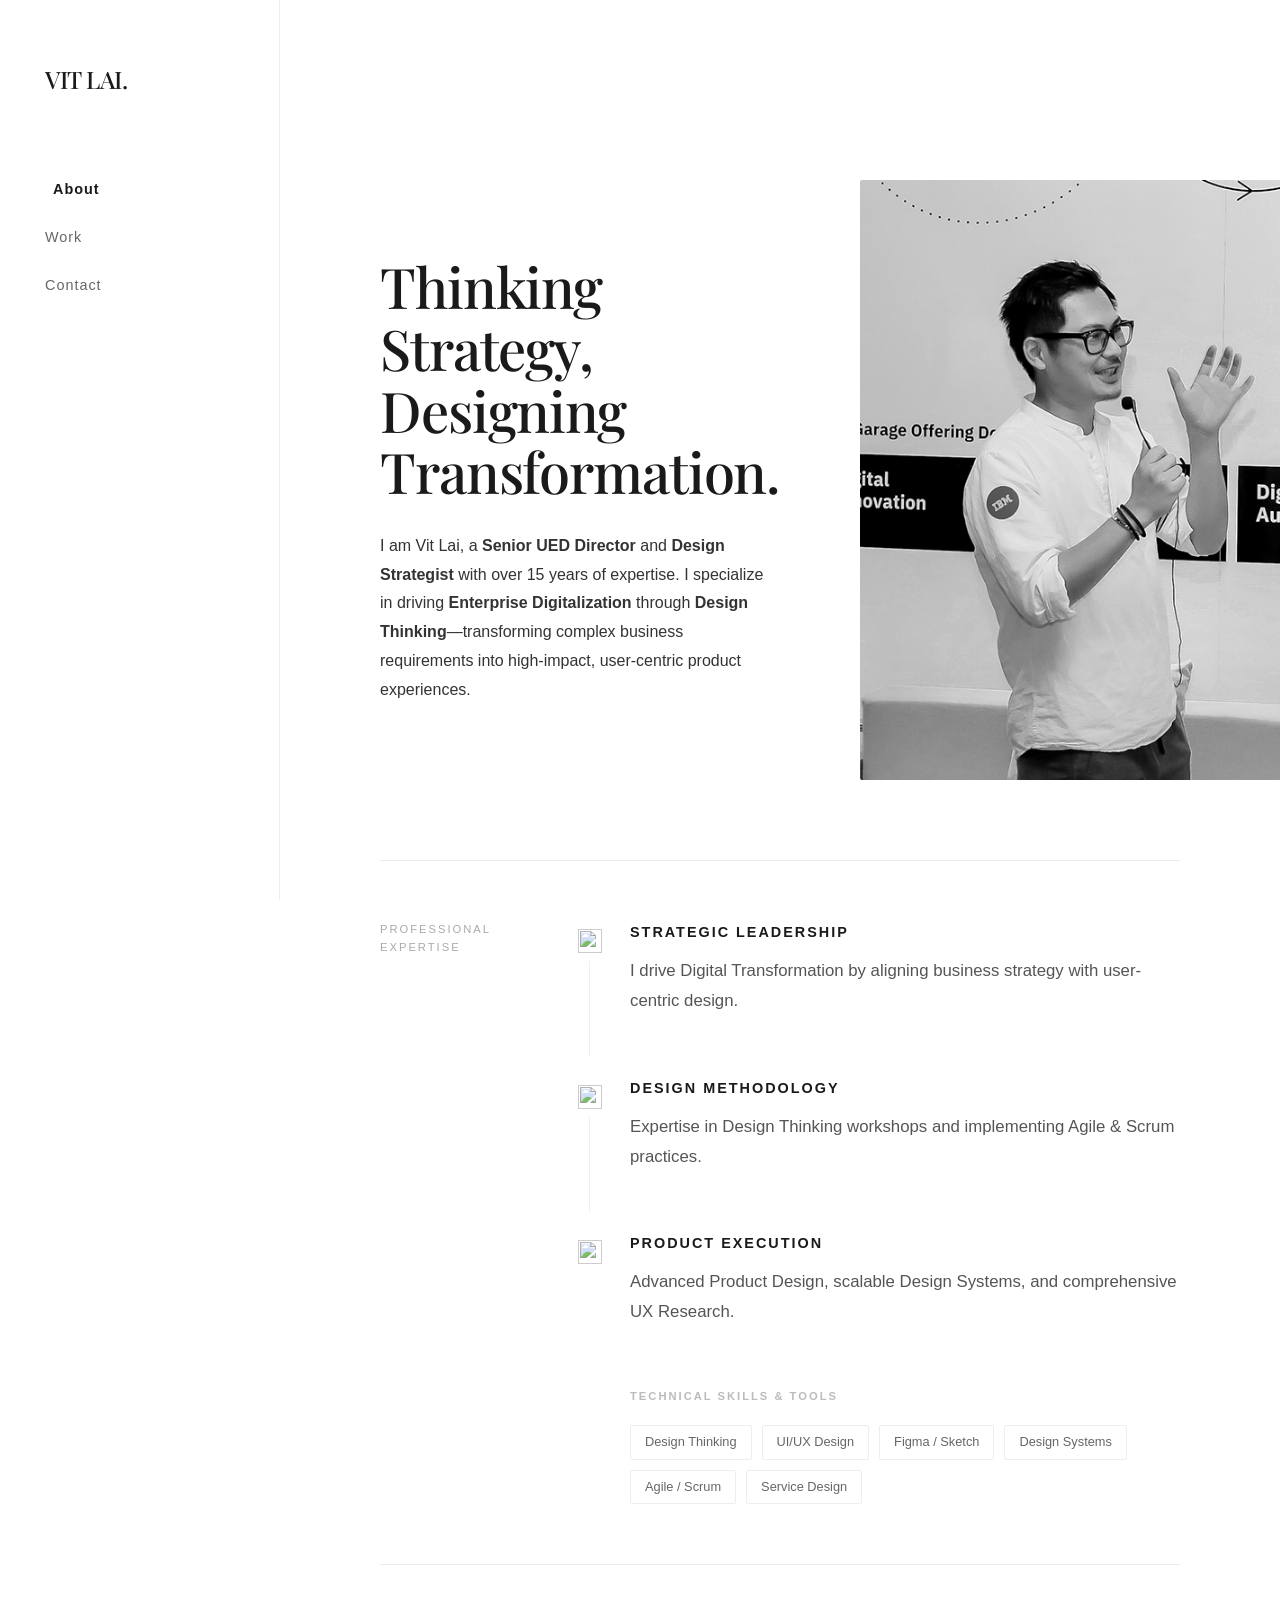
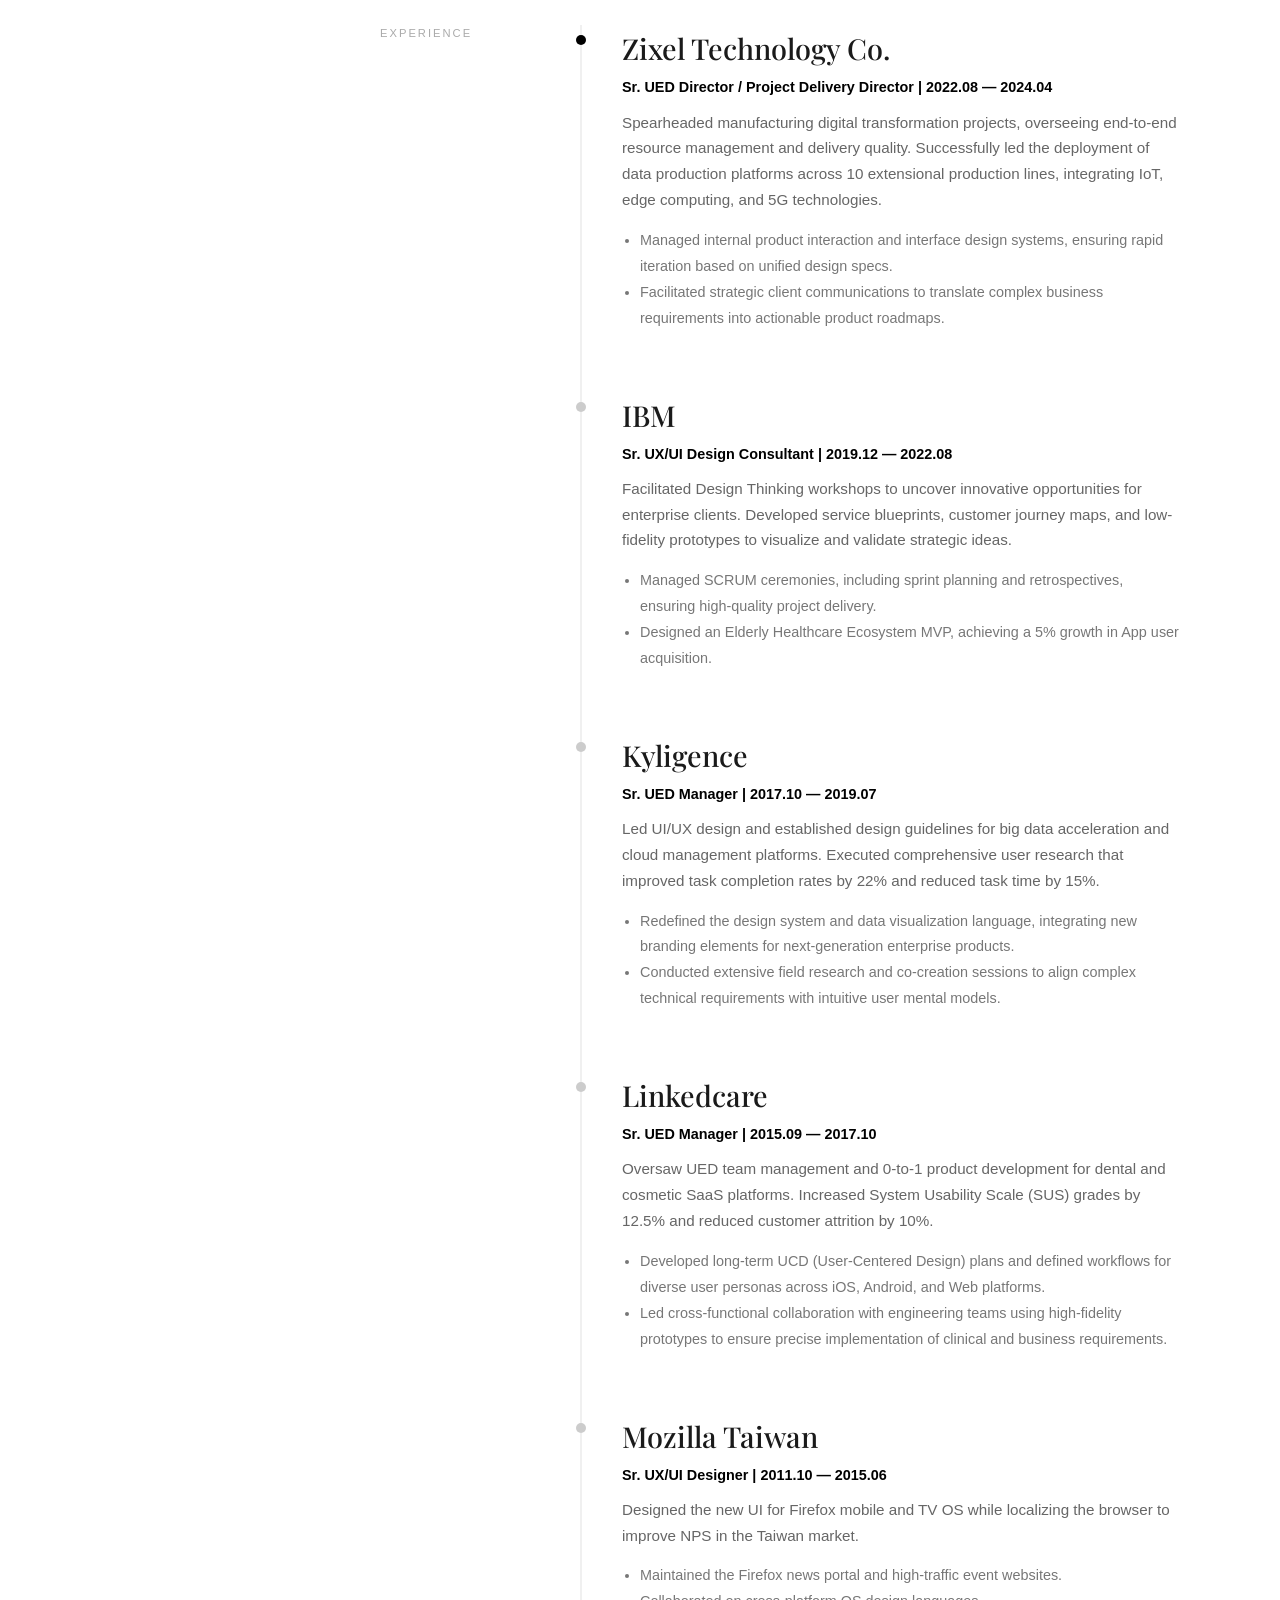
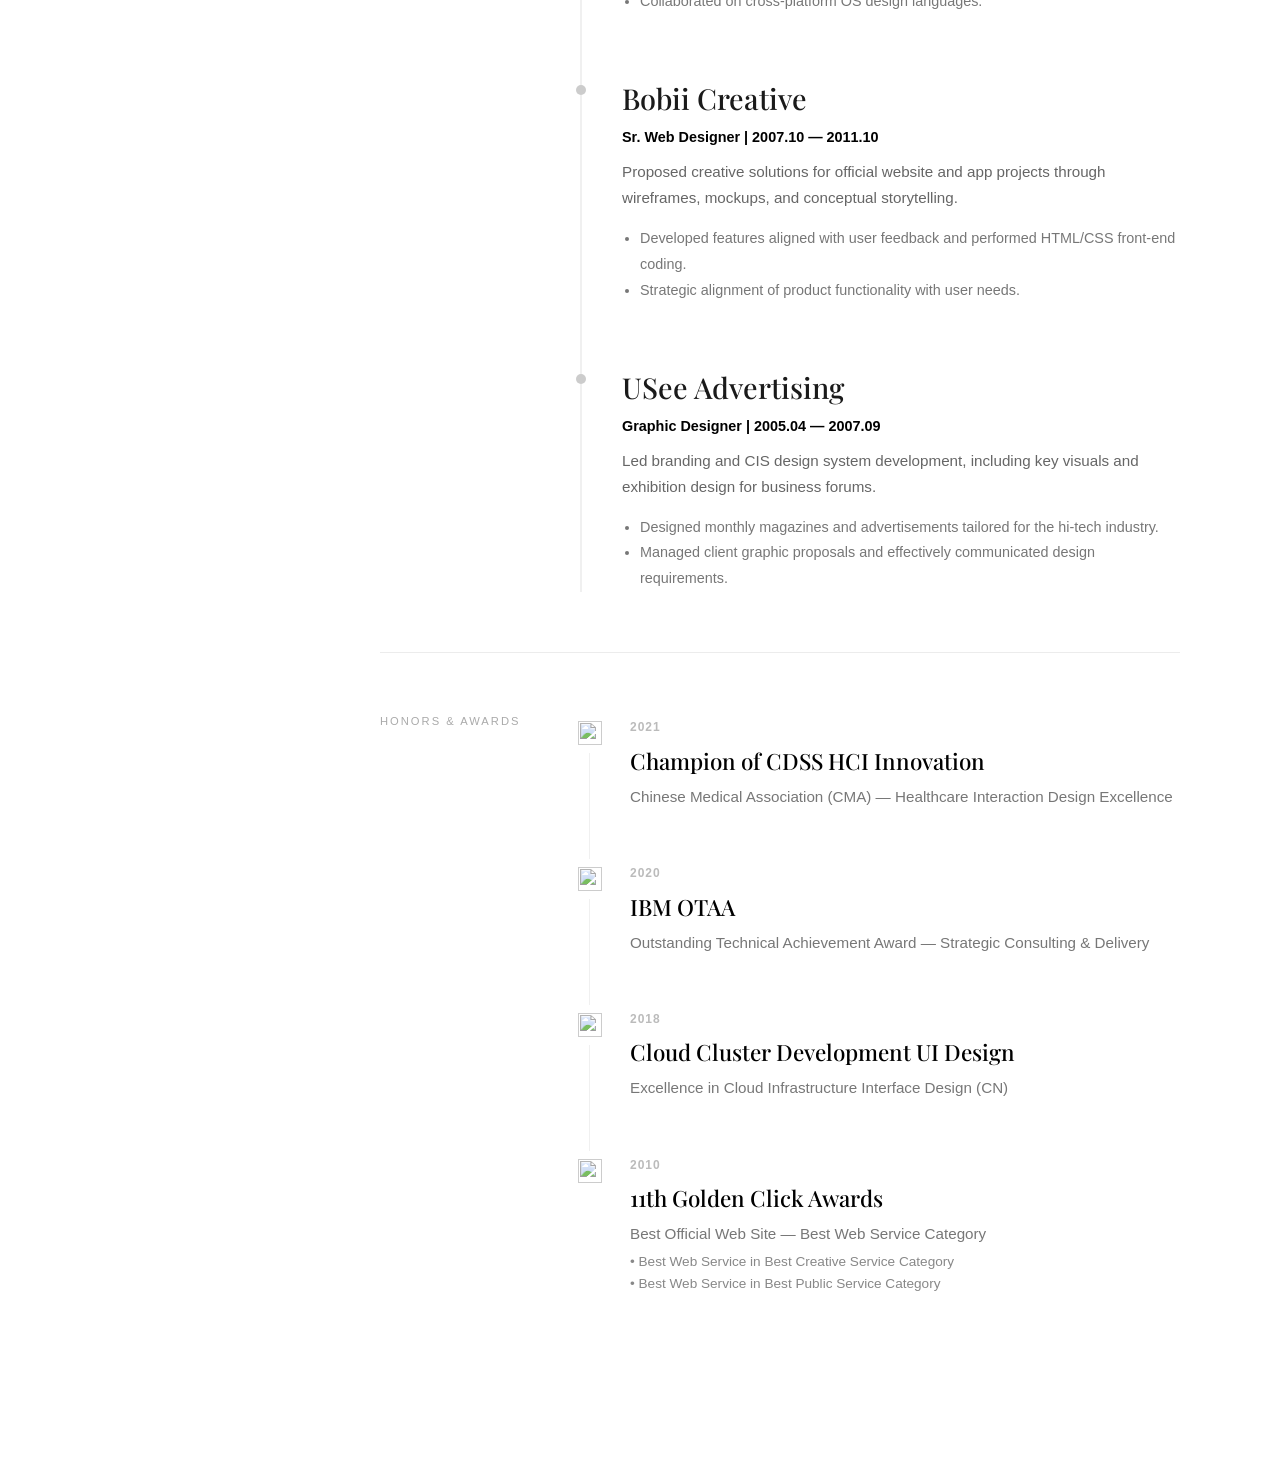
==== commit 4c03cfe7: "updated and upoad html" ====
--- a/index.html
+++ b/index.html
@@ -8,19 +8,22 @@
     <link rel="stylesheet" href="css/style.css">
 </head>
 
-<body>
+<body id="index-body">
 
     <div class="menu-toggle" onclick="toggleMenu()">MENU</div>
 
     <header id="side-nav">
         <div class="logo" onclick="showPage('about');">VIT LAI.</div>
-        <nav>
-            <ul>
-                <li><a href="javascript:void(0)" onclick="showPage('about');" id="link-about" class="active">About</a></li>
-                <li><a href="javascript:void(0)" onclick="showPage('portfolio');" id="link-portfolio">Work</a></li>
-                <li><a href="javascript:void(0)" onclick="showPage('contact');" id="link-contact">Contact</a></li>
-            </ul>
-        </nav>
+        <header id="side-nav">
+    <div class="logo" onclick="showPage('about');">VIT LAI.</div>
+    <nav>
+        <ul>
+            <li><a href="#about" onclick="showPage('about');" id="link-about" class="active">About</a></li>
+            <li><a href="#portfolio" onclick="showPage('portfolio');" id="link-portfolio">Work</a></li>
+            <li><a href="#contact" onclick="showPage('contact');" id="link-contact">Contact</a></li>
+        </ul>
+    </nav>
+</header>
     </header>
 
     <main>
@@ -237,13 +240,27 @@
                 <div class="work-card">
                     <a href="dtwcases01.html" target="_blank" style="text-decoration: none; color: inherit;">
                         <div class="img-wrap"><img src="images/Image-1.png"></div>
-                        <h3>Industrial SaaS & IoT Integration</h3> <p style="font-size: 0.75rem; color:#888; text-transform:uppercase; letter-spacing: 1px;">Factory Productivity Platform for Shinsung Technology</p>
+                        <h3>Industrial SaaS and IoT Integration</h3> <p style="font-size: 0.75rem; color:#888; text-transform:uppercase; letter-spacing: 1px;">Factory Productivity Platform for Shinsung Technology</p>
                     </a>
                 </div>
 
                 <div class="work-card">
                     <a href="dtwcases02.html" target="_blank" style="text-decoration: none; color: inherit;">
                         <div class="img-wrap"><img src="images/case02-hero.png"></div>
+                        <h3>AI-Edge Smart City Infrastructure</h3> <p style="font-size: 0.75rem; color:#888; text-transform:uppercase; letter-spacing: 1px;">Intelligent Water Network & Leak Detection Platform</p>
+                    </a>
+                </div>
+
+                <div class="work-card">
+                    <a href="dtwcases03.html" target="_blank" style="text-decoration: none; color: inherit;">
+                        <div class="img-wrap"><img src="images/case03-hero.png"></div>
+                        <h3>Smart Park Digital Operations Platform</h3> <p style="font-size: 0.75rem; color:#888; text-transform:uppercase; letter-spacing: 1px;">Data-Driven Decision Intelligence for DongSheng Management</p>
+                    </a>
+                </div>
+
+                <div class="work-card">
+                    <a href="dtwcases04.html" target="_blank" style="text-decoration: none; color: inherit;">
+                        <div class="img-wrap"><img src="images/case04-hero.png"></div>
                         <h3>AI-Edge Smart City Infrastructure</h3> <p style="font-size: 0.75rem; color:#888; text-transform:uppercase; letter-spacing: 1px;">Intelligent Water Network & Leak Detection Platform</p>
                     </a>
                 </div>
--- a/css/style.css
+++ b/css/style.css
@@ -0,0 +1,360 @@
+/* --- 1. 全域變數與重置 (Combined Roots) --- */
+:root {
+    --bg: #ffffff;
+    --text: #1a1a1a;
+    --sub-text: #707070;
+    --border: #ececec;
+    --accent-bg: #f9f9f9;
+    --sidebar-width: 280px;
+    --ibm-blue: #0f62fe; /* 修正為標準 IBM Blue */
+    --ease: cubic-bezier(0.2, 1, 0.2, 1);
+    --transition: all 0.6s var(--ease);
+}
+
+* { 
+    margin: 0; 
+    padding: 0; 
+    box-sizing: border-box; 
+    -webkit-font-smoothing: antialiased; 
+}
+
+body { 
+    font-family: 'IBM Plex Sans', sans-serif; 
+    background: var(--bg); 
+    color: var(--text); 
+    line-height: 1.6; 
+    overflow-x: hidden; 
+}
+
+h1, h2, h3, .logo { 
+    font-family: 'Playfair Display', serif; 
+    font-weight: 500; 
+}
+
+/* --- 2. 導航系統 (Sidebar Navigation) --- */
+header {
+    position: fixed; 
+    top: 0; 
+    left: 0; 
+    width: var(--sidebar-width); 
+    height: 100vh;
+    padding: 60px 45px; 
+    border-right: 1px solid var(--border);
+    display: flex; 
+    flex-direction: column; 
+    z-index: 1000; 
+    background: white;
+    transition: var(--transition);
+}
+
+.logo { 
+    font-size: 1.5rem; 
+    cursor: pointer; 
+    letter-spacing: -0.5px; 
+    margin-bottom: 80px; 
+}
+
+nav ul { list-style: none; }
+nav ul li { margin-bottom: 25px; }
+nav ul li a { 
+    text-decoration: none; 
+    color: var(--sub-text); 
+    font-size: 0.9rem; 
+    letter-spacing: 1px; 
+    transition: var(--transition); 
+    display: block;
+}
+
+nav ul li a:hover, 
+nav ul li a.active { 
+    color: var(--text); 
+    transform: translateX(8px); 
+    font-weight: 600; 
+}
+.sidebar {
+    width: var(--sidebar-width);
+    position: fixed;
+    height: 100vh;
+    left: 0;
+    top: 0;
+    padding: 60px 40px; /* 增加內距 */
+    border-right: 1px solid var(--border);
+    background: #fff;
+    display: flex;
+    flex-direction: column;
+    justify-content: space-between;
+}
+.menu-toggle { 
+    display: none; 
+    position: fixed; 
+    top: 25px; 
+    right: 25px; 
+    z-index: 2000; 
+    cursor: pointer; 
+    font-size: 0.8rem; 
+    letter-spacing: 2px; 
+    background: white; 
+    padding: 10px; 
+    border: 1px solid var(--border); 
+}
+
+/* --- 3. 主佈局與頁面切換 --- */
+main { 
+    margin-left: var(--sidebar-width); 
+    width: calc(100% - var(--sidebar-width)); 
+    min-height: 100vh; 
+    position: relative; 
+}
+
+.page-content { 
+    padding: 120px 10%; 
+    width: 100%;
+    display: none; 
+    opacity: 0; 
+    transform: translateY(20px); 
+    transition: opacity 0.5s ease, transform 0.5s ease;
+}
+
+.page-content.active { 
+    display: block; 
+    opacity: 1; 
+    transform: translateY(0); 
+}
+
+/* --- 4. 按鈕組件 --- */
+.btn {
+    padding: 14px 30px;
+    border-radius: 50px;
+    text-decoration: none;
+    display: inline-flex;
+    align-items: center;
+    justify-content: center;
+    gap: 12px;
+    font-size: 0.9rem;
+    font-weight: 500;
+    transition: var(--transition);
+    cursor: pointer;
+    border: 1px solid transparent;
+}
+
+.btn-primary { background: #1a1a1a; color: #fff; }
+.btn-primary:hover { background: #404040; transform: translateY(-3px); }
+.btn-primary img { filter: brightness(0) invert(1); }
+
+.btn-secondary { background: transparent; color: #1a1a1a; border-color: #1a1a1a; }
+.btn-secondary:hover { background: #1a1a1a; color: #fff; transform: translateY(-3px); }
+.btn-secondary:hover img { filter: brightness(0) invert(1); }
+
+/* --- 5. CV 佈局與工作列表 --- */
+.cv-row { 
+    display: grid; 
+    grid-template-columns: 150px 1fr; 
+    gap: 40px; 
+    padding: 60px 0; 
+    border-top: 1px solid var(--border); 
+}
+
+.cv-label { font-size: 0.7rem; text-transform: uppercase; letter-spacing: 2px; color: #aaa; }
+
+.work-grid { 
+    display: grid; 
+    grid-template-columns: repeat(2, 1fr); 
+    gap: 40px; 
+}
+
+.work-card { text-decoration: none; color: inherit; cursor: pointer; }
+.img-wrap { 
+    width: 100%; 
+    aspect-ratio: 16/10; 
+    background: #f9f9f9; 
+    overflow: hidden; 
+    margin-bottom: 20px; 
+    border-radius: 4px;
+    transform: scale(1.05); 
+}
+
+.img-wrap img { 
+    width: 100%; height: 100%; object-fit: cover; 
+    transition: transform 1s var(--ease); 
+    filter: grayscale(100%);
+    overflow: hidden; /* 確保縮放時圖片不會超出邊框 */
+    border-radius: 4px;
+}
+
+.work-card:hover img { transform: scale(1.05); filter: grayscale(0%); }
+
+/* --- 6. 彈窗內 Case Study 專屬樣式 --- */
+#modal {
+    position: fixed; top: 0; left: 0; width: 100%; height: 100%;
+    background: #fff; z-index: 3000; display: none;
+    overflow-y: auto; padding: 100px 10%;
+}
+
+.case-container { max-width: 1000px; margin: 0 auto; }
+.case-header { margin-bottom: 60px; }
+.case-tag { font-size: 0.7rem; color: var(--ibm-blue); letter-spacing: 2px; margin-bottom: 10px; display: block; }
+.case-title { font-size: 3.5rem; line-height: 1.1; margin-bottom: 20px; }
+
+.case-info-grid {
+    display: grid;
+    grid-template-columns: 2fr 1fr;
+    gap: 80px;
+    margin: 60px 0;
+    border-top: 1px solid var(--border);
+    padding-top: 40px;
+}
+
+.figure-box { margin: 40px 0; text-align: center; }
+.figure-box img { width: 100%; border-radius: 4px; }
+.caption-box { font-size: 0.85rem; color: var(--sub-text); margin-top: 15px; }
+
+/* 修正圖片容器，確保 dtwcases01 中的圖組排列整齊 */
+.image-container {
+    display: flex;
+    gap: 15px;
+    justify-content: space-between;
+    margin-bottom: 15px;
+}
+
+.image-container img {
+    height: auto;
+    border-radius: 4px;
+    object-fit: cover;
+}
+
+/* 強化 Case Study 的文字間距 */
+.page-content section {
+    margin-bottom: 80px;
+}
+
+.page-content h2 {
+    font-size: 2rem;
+    margin-bottom: 25px;
+    border-bottom: 1px solid var(--border);
+    padding-bottom: 15px;
+}
+
+/* --- Hero Section: Wide Screen Fix --- */
+.hero-flex {
+    display: flex;
+    gap: 80px;
+    align-items: center; /* 垂直居中 */
+    justify-content: space-between;
+    margin-bottom: 120px;
+    padding-top: 60px;
+    width: 100%;
+    min-height: 500px; /* 給予整個區塊一個最小高度，確保圖片有支撐點 */
+}
+
+.hero-content {
+    flex: 1;
+    min-width: 400px; /* 防止文字區塊無限延伸擠壓圖片 */
+}
+
+.hero-title {
+    font-size: 3.5rem; /* 大氣字級 */
+    line-height: 1.1;
+    margin-bottom: 30px;
+    letter-spacing: -0.02em;
+    /* 移除 white-space: nowrap，讓它在極寬螢幕下自然排版 */
+    word-break: keep-all; 
+}
+
+.hero-description {
+    font-size: 1rem;
+    color: #333333;
+    max-width: 480px;
+    line-height: 1.8;
+}
+
+/* 圖片容器優化 */
+.hero-image-wrapper {
+    flex: 1.2; 
+    min-width: 500px; /* 關鍵：確保寬屏時圖片至少佔據 500px，不會消失 */
+    height: 600px;    /* 關鍵：設定固定高度，確保圖片大氣感 */
+    border-radius: 2px;
+    overflow: hidden;
+}
+
+.hero-image-wrapper img {
+    width: 100%;
+    height: 100%;
+    object-fit: cover; /* 確保圖片填滿高度且不變形 */
+    display: block;
+}
+
+/* 針對大螢幕（1440px 以上）的微調 */
+@media (min-width: 1440px) {
+    .hero-flex {
+        gap: 120px; /* 增加留白 */
+    }
+}
+
+/* 針對筆電與平板（中等螢幕） */
+@media (max-width: 1200px) {
+    .hero-image-wrapper {
+        min-width: 400px;
+        height: 500px;
+    }
+    .hero-title {
+        font-size: 2.8rem;
+    }
+}
+
+/* 側邊欄導覽連結 - 統一顏色明顯度 */
+#side-nav nav ul li a {
+    text-decoration: none;
+    color: #666; /* 加深預設顏色 */
+    font-size: 0.9rem;
+    font-weight: 400;
+    transition: all 0.3s ease;
+    opacity: 1; /* 確保沒有透明度干擾 */
+}
+
+/* 滑鼠懸停與選中狀態 */
+#side-nav nav ul li a:hover,#side-nav nav ul li a.active {
+    color: #1a1a1a !important; /* 強制改為最深色 */
+    font-weight: 600;
+}
+
+
+/* 手機版：切換為垂直排列，圖片在上方 */
+@media (max-width: 768px) {
+    .hero-flex {
+        flex-direction: column-reverse;
+        gap: 40px;
+        min-height: auto;
+    }
+    .hero-image-wrapper {
+        width: 100%;
+        min-width: 100%;
+        height: 400px;
+    }
+}
+
+/* 統一設定網格圖片的高度與呈現方式 */
+.img-grid-3 img, .img-grid-2 img {
+    height: 250px;       /* 您可以根據需求調整這個數值，例如 250px 到 350px */
+    width: 100%;        /* 確保填滿寬度 */
+    object-fit: cover;  /* 關鍵：圖片會填滿容器，超出部分自動裁切不變形 */
+    object-position: top; /* 關鍵：圖片不足或裁切時，優先保留頂部（置上） */
+    display: block;
+}
+
+
+/* 針對 Phase 03 那張橫跨兩欄的大圖 (Dashboard) 做特殊處理，讓它高一點比較大氣 */
+.img-grid-2 img[style*="grid-column: span 2"] {
+    height: 450px;      /* 橫跨圖設定較高的高度 */
+}
+
+/* --- 7. 響應式修正 --- */
+@media (max-width: 1024px) {
+    header { width: 100%; height: 100vh; left: -100%; }
+    header.open { left: 0; }
+    .menu-toggle { display: block; }
+    main { margin-left: 0; width: 100%; }
+    .page-content { padding: 80px 5%; }
+    .cv-row, .case-info-grid { grid-template-columns: 1fr; }
+    .work-grid { grid-template-columns: 1fr; }
+    .case-title { font-size: 2.5rem; }
+}
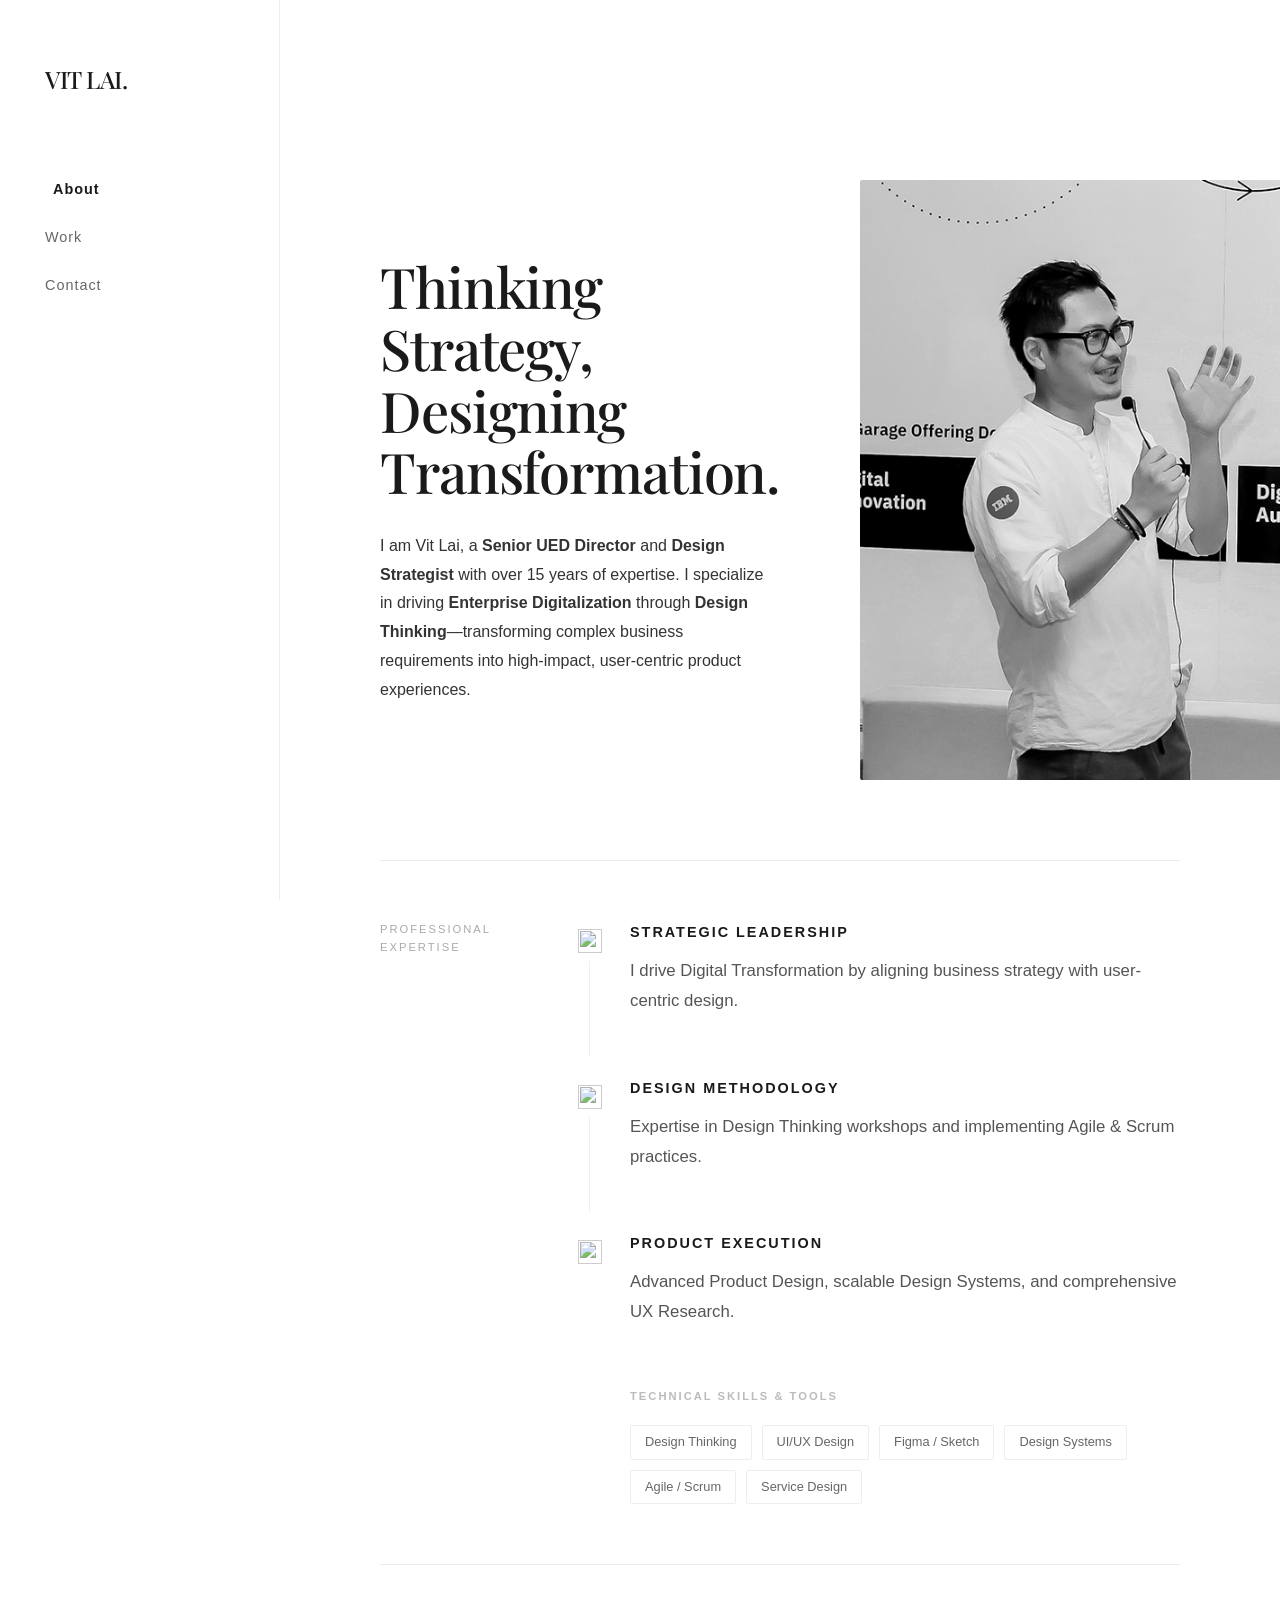
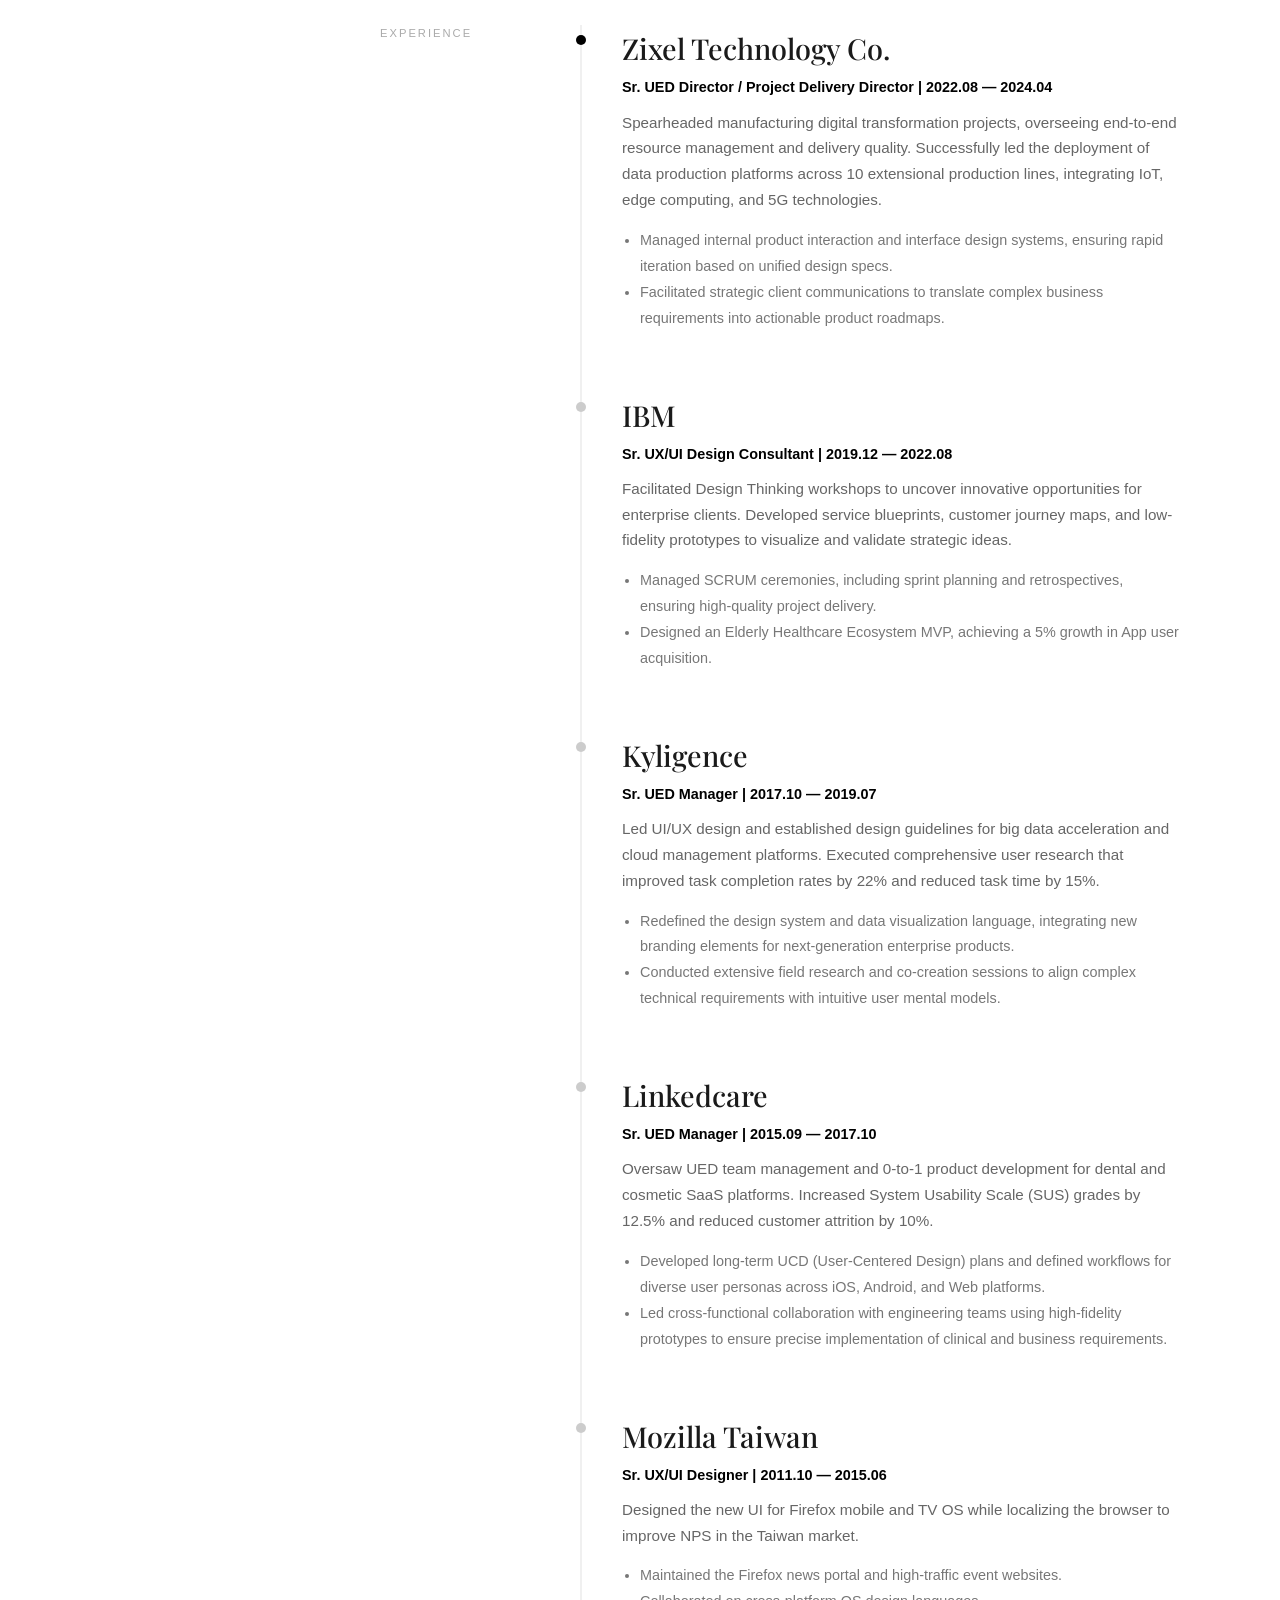
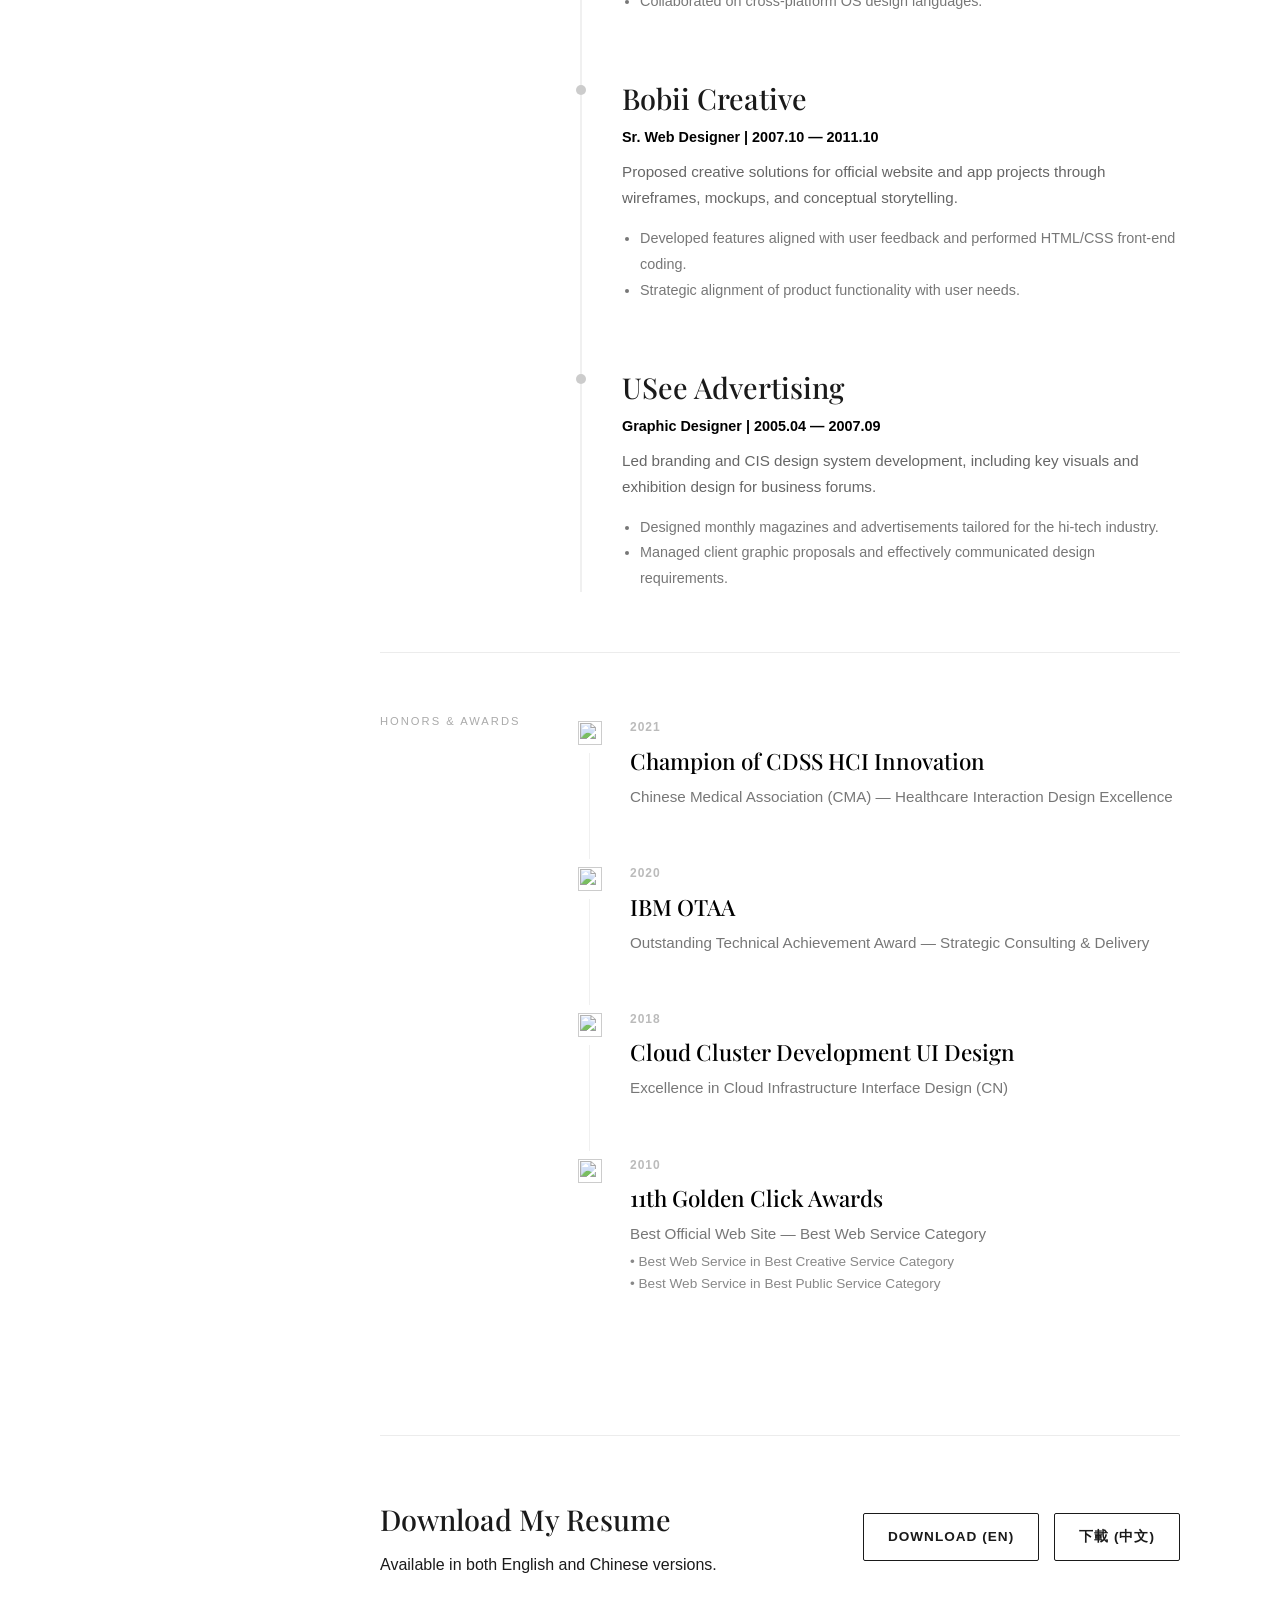
==== commit 6ecf71a9: "updated html & pdf folder" ====
--- a/index.html
+++ b/index.html
@@ -6,6 +6,64 @@
     <title>Vit Lai | Design Strategy</title>
     <link href="https://fonts.googleapis.com/css2?family=Inter:wght@300;400;500;600&family=Playfair+Display:ital,wght@0,500;0,600;1,500&display=swap" rel="stylesheet">
     <link rel="stylesheet" href="css/style.css">
+    <style>
+        /* --- 下載區塊共用樣式 --- */
+.download-section {
+    display: flex;
+    justify-content: space-between;
+    align-items: center;
+    gap: 40px;
+    padding: 60px 0;
+    margin-top: 80px;
+    border-top: 1px solid #ececec; /* 這條就是你要的線 */
+    width: 100%;
+}
+
+.download-content h3 {
+    font-family: 'Playfair Display', serif;
+    font-size: 1.8rem;
+    margin: 0 0 10px 0;
+    color: #1a1a1a;
+}
+
+.download-buttons {
+    display: flex;
+    gap: 15px;
+}
+
+.btn-download {
+    display: inline-flex;
+    align-items: center;
+    padding: 12px 24px;
+    font-size: 0.85rem;
+    font-weight: 600;
+    text-transform: uppercase;
+    letter-spacing: 1px;
+    text-decoration: none !important; /* 強制去掉底線 */
+    border-radius: 2px;
+    transition: all 0.3s ease;
+}
+
+/* 中文按鈕：黑底白字 */
+.btn-zh {
+    background-color: #1a1a1a;
+    color: #ffffff !important;
+}
+
+/* 英文按鈕：黑框黑字 */
+.btn-en {
+    border: 1px solid #1a1a1a;
+    color: #1a1a1a !important;
+}
+
+.btn-download:hover {
+    background-color: #0f62fe; /* IBM Blue */
+    border-color: #0f62fe;
+    color: #ffffff !important;
+    transform: translateY(-2px);
+}
+
+    </style>
 </head>
 
 <body id="index-body">
@@ -81,6 +139,7 @@
                             <span style="padding: 6px 14px; border: 1px solid #eee; font-size: 0.8rem; color: #666; border-radius: 2px;">Service Design</span>
                         </div>
                     </div>
+
                 </div>
             </div>
 
@@ -231,6 +290,19 @@
 
                 </div>
             </div>
+            <div style="clear: both; width: 100%;"> 
+                <section class="download-section">
+                    <div class="download-content">
+                        <h3>Download My Resume</h3>
+                        <p>Available in both English and Chinese versions.</p>
+                    </div>
+                    <div class="download-buttons">
+                        <a href="pdf/Linkedcare-DentalSaas-EN.pdf" class="btn-download btn-en" download>Download (EN)</a>
+                        <a href="pdf/Linkedcare-DentalSaas-CN.pdf" class="btn-download btn-en" download>下載 (中文)</a>
+                    </div>
+                </section>
+            </div>
+
         </div>
 
         <div id="portfolio" class="page-content">
@@ -264,6 +336,33 @@
                         <h3>AI-Edge Smart City Infrastructure</h3> <p style="font-size: 0.75rem; color:#888; text-transform:uppercase; letter-spacing: 1px;">Intelligent Water Network & Leak Detection Platform</p>
                     </a>
                 </div>
+
+                <div class="work-card">
+                    <a href="swdesign-kyligence.html" target="_blank" style="text-decoration: none; color: inherit;">
+                        <div class="img-wrap"><img src="images/case05-hero.png"></div>
+                        <h3>Data Model Acceleration Platform</h3> <p style="font-size: 0.75rem; color:#888; text-transform:uppercase; letter-spacing: 1px;">Enterprise Intelligent Acceleration Platform & Multi-Cloud Connector</p>
+                    </a>
+                </div>
+
+                <div class="work-card">
+                    <a href="swdesign-linkedcare.html" target="_blank" style="text-decoration: none; color: inherit;">
+                        <div class="img-wrap"><img src="images/case06-hero.png"></div>
+                        <h3>Dental Clinic SAAS Platform</h3> <p style="font-size: 0.75rem; color:#888; text-transform:uppercase; letter-spacing: 1px;">Full-Process Management of Dental Clinics、EMR Management & Inventory Management</p>
+                    </a>
+                </div>
+                <div class="work-card">
+                    <a href="swdesign-mozilla.html" target="_blank" style="text-decoration: none; color: inherit;">
+                        <div class="img-wrap"><img src="images/case07-hero.png"></div>
+                        <h3>Browser Localization & Digital Content Portal</h3> <p style="font-size: 0.75rem; color:#888; text-transform:uppercase; letter-spacing: 1px;">Countering market share decline by building a content-driven portal and localized browser experience, generating new sustainable revenue streams.</p>
+                    </a>
+                </div>
+                <div class="work-card">
+                    <a href="swdesign-designlanguage.html" target="_blank" style="text-decoration: none; color: inherit;">
+                        <div class="img-wrap"><img src="images/case08-hero.png"></div>
+                        <h3>Enterprise Design Language System</h3> <p style="font-size: 0.75rem; color:#888; text-transform:uppercase; letter-spacing: 1px;">Building a unified design source of truth from 0 to 1, bridging the gap between design and engineering with Atomic Design methodology.</p>
+                    </a>
+                </div>
+
             </div>
         </div>
 
@@ -275,7 +374,7 @@
                 
                 <div style="flex:1.2; min-width: 300px;">
                     <h2 style="font-size: 3rem; line-height: 1.1; margin-bottom: 20px;">Ready to start <br>the journey?</h2>
-                    <p style="margin-bottom: 40px; color: #666; font-size: 1.1rem; font-weight: 300;">
+                    <p style="margin-bottom: 40px; color: #666; font-size: 1.1rem; ">
                         Feel free to reach out for consulting services or project collaborations. <br>
                         You can also connect with me via LinkedIn.
                     </p>
@@ -293,7 +392,7 @@
                     </div>
 
                     <div style="margin-top: 50px; border-top: 1px solid #eee; padding-top: 20px;">
-                        <p style="font-size: 0.8rem; color: #aaa; letter-spacing: 1px; line-height: 1.8;">
+                        <p style="font-size: 0.8rem; color: #333; letter-spacing: 1px; line-height: 1.8;">
                             Phone: +86-1575 080 2902<br>
                             WeChat: vitlai1121
                         </p>
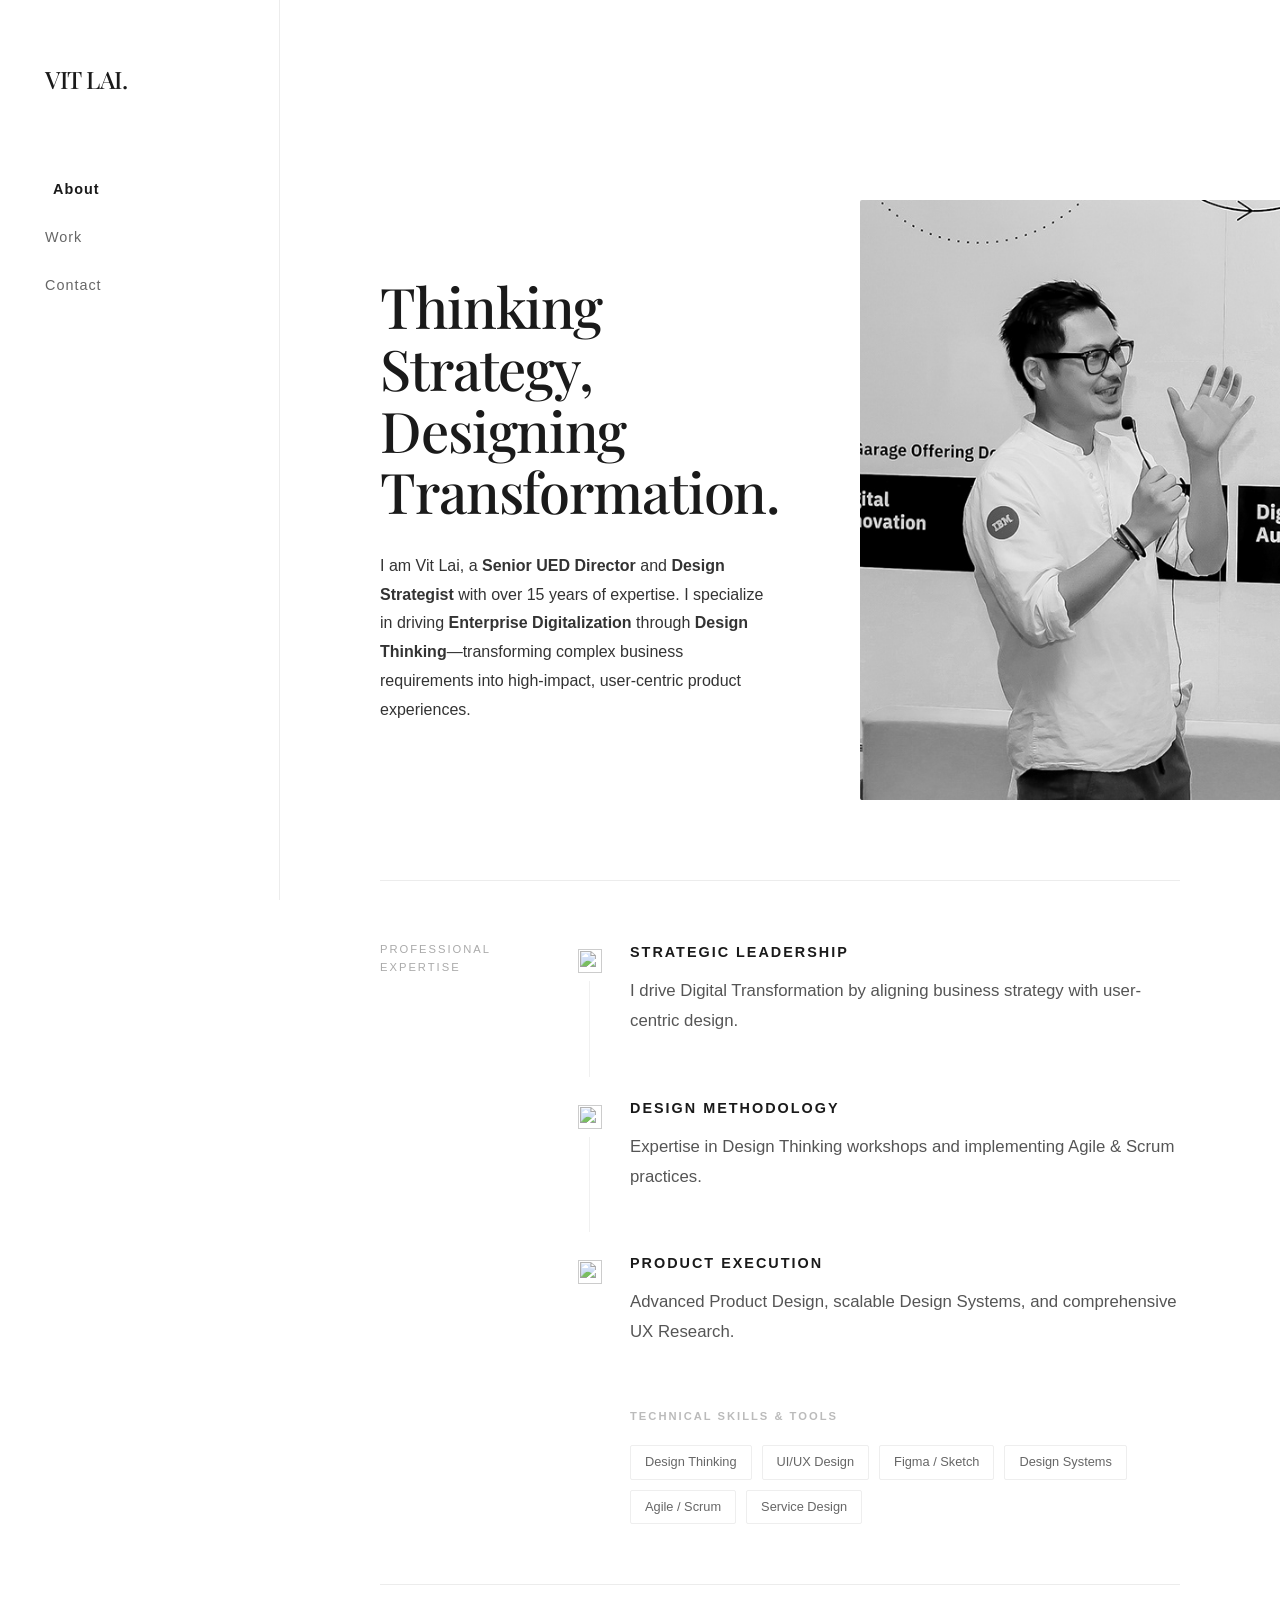
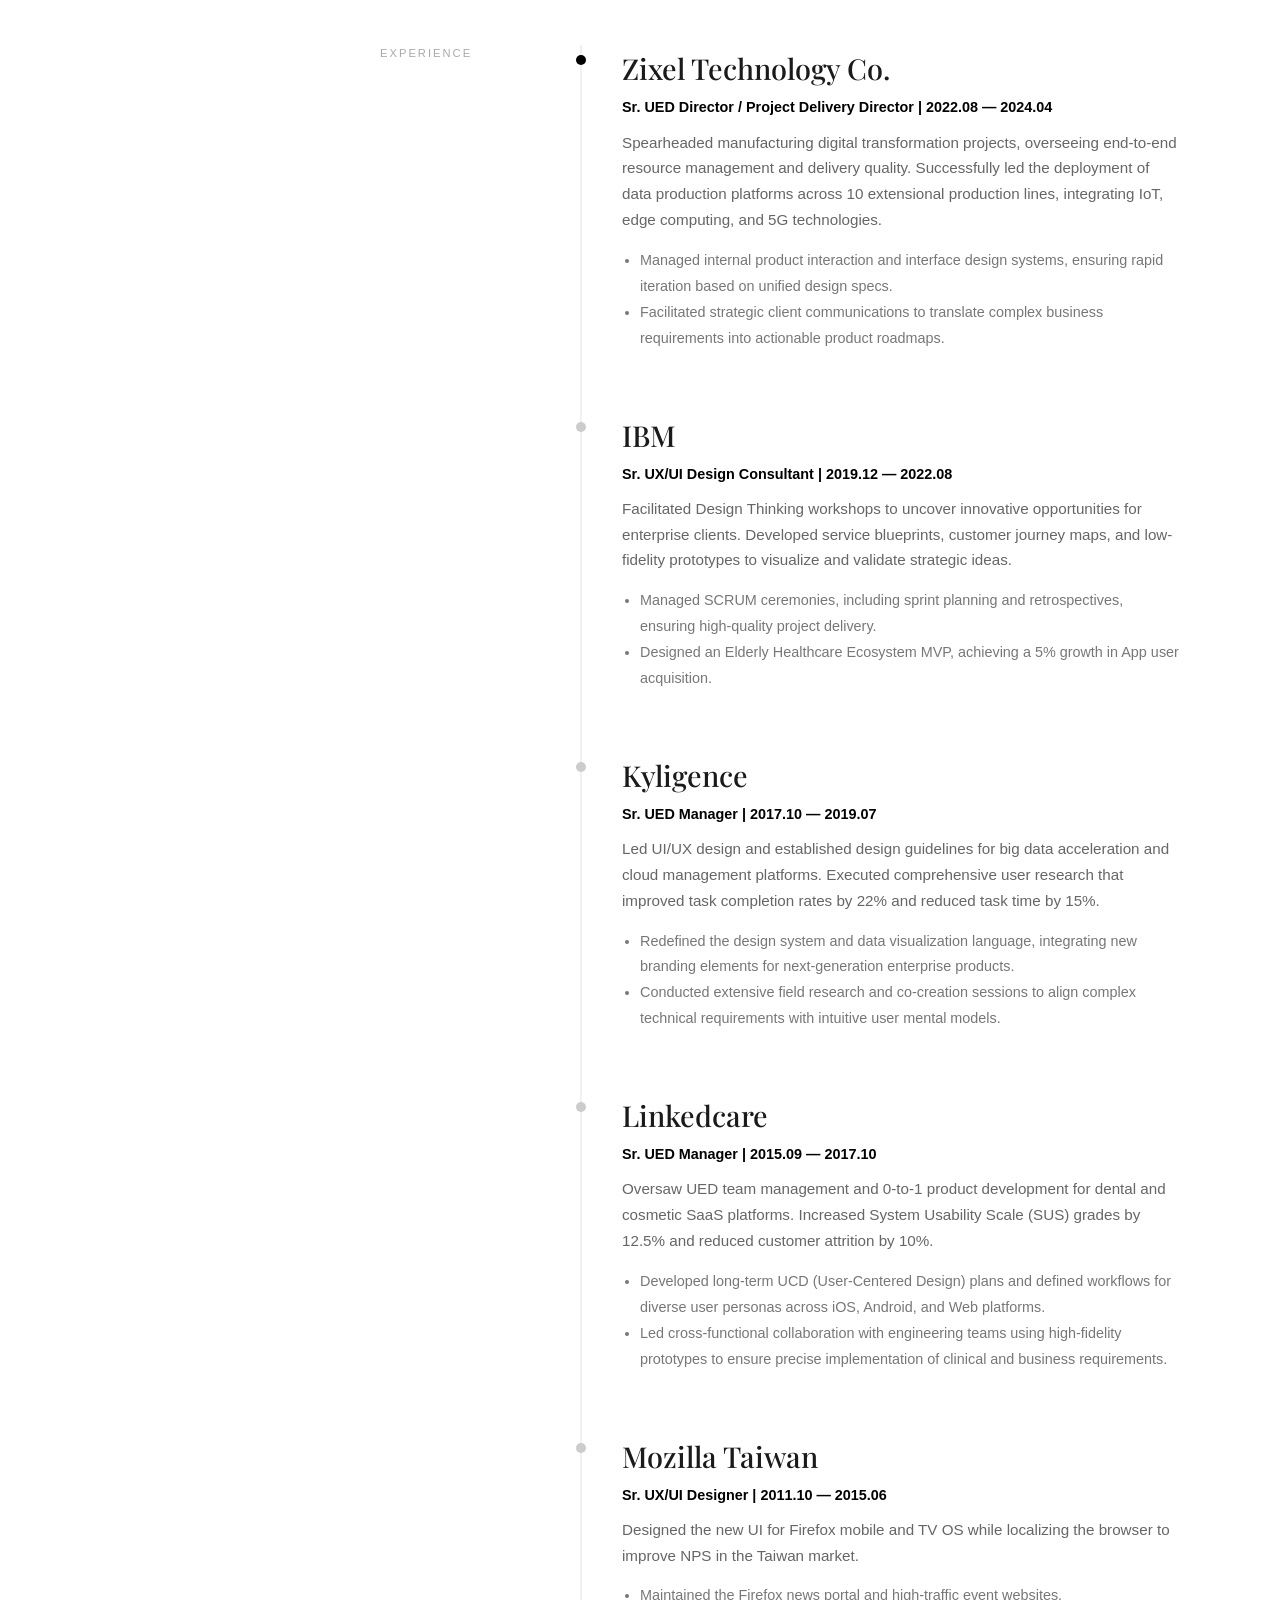
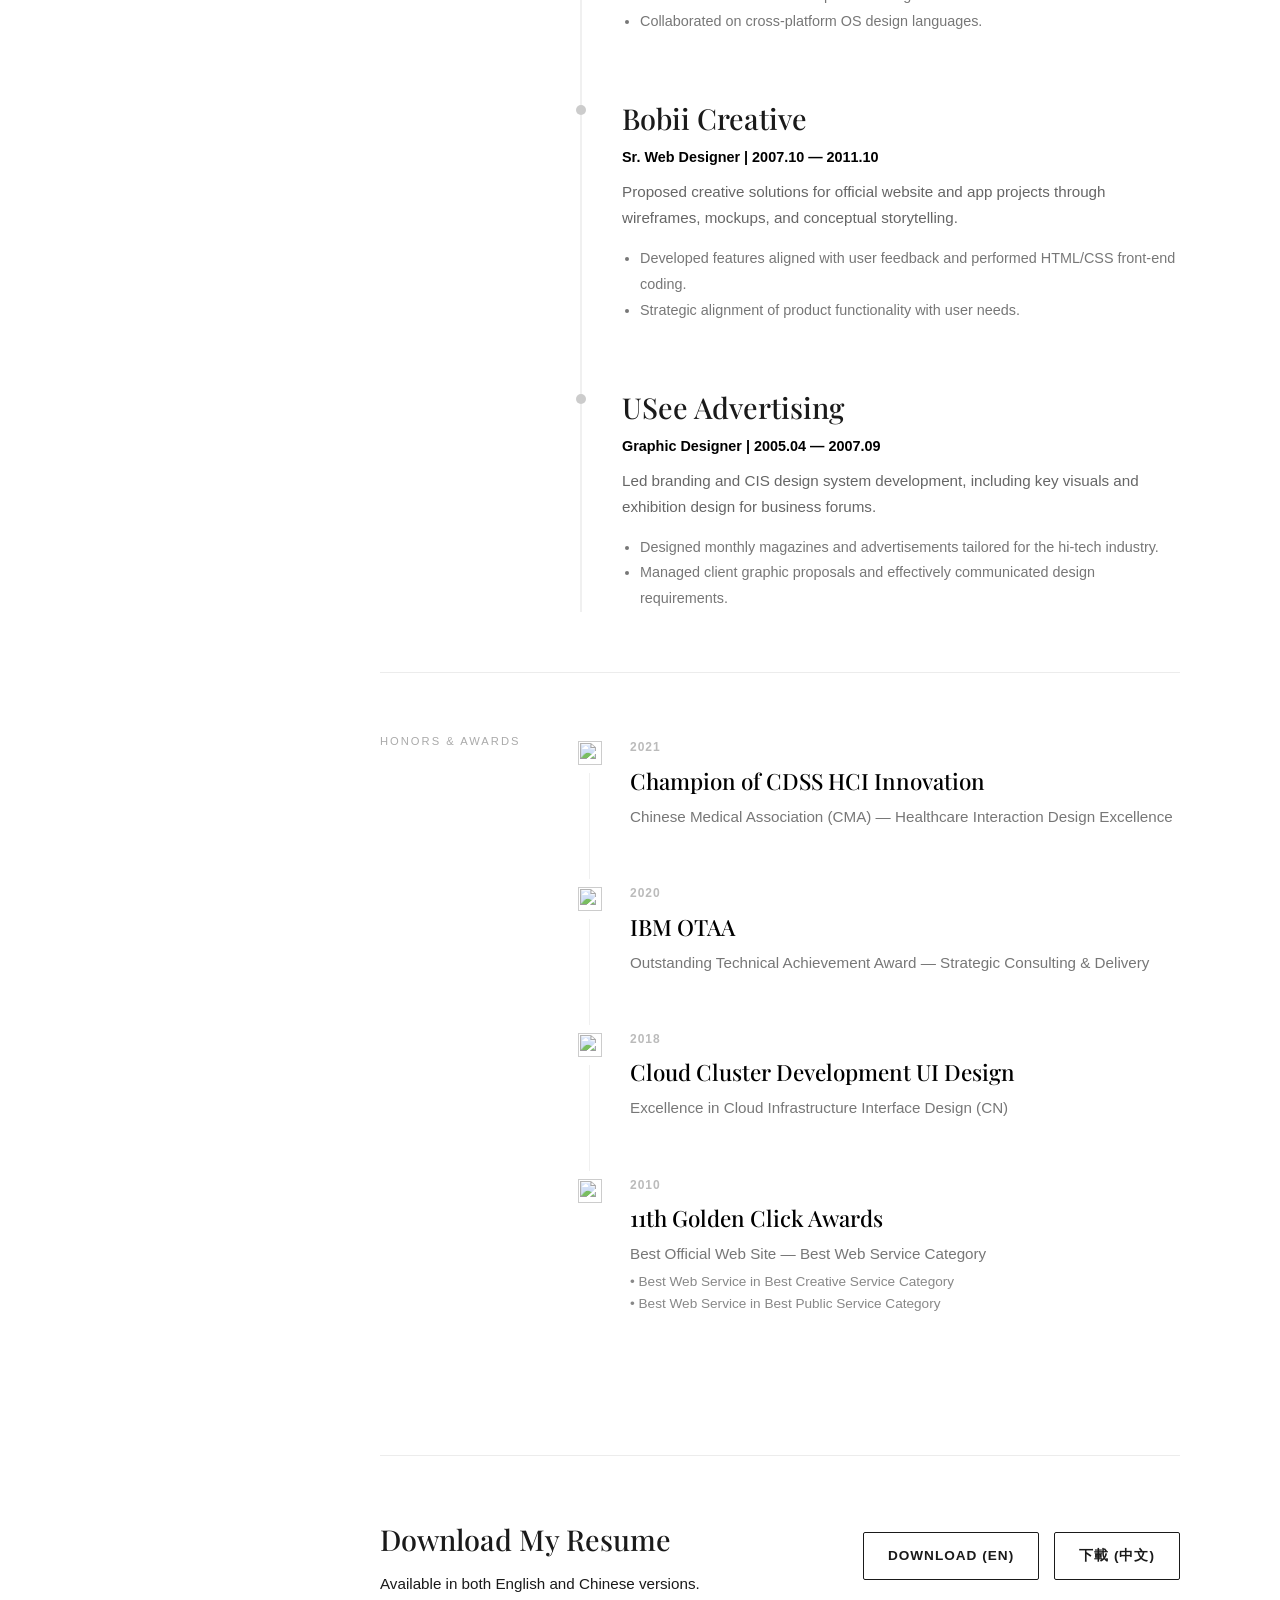
==== commit 0939f0c0: "index update download link" ====
--- a/index.html
+++ b/index.html
@@ -297,8 +297,8 @@
                         <p>Available in both English and Chinese versions.</p>
                     </div>
                     <div class="download-buttons">
-                        <a href="pdf/Linkedcare-DentalSaas-EN.pdf" class="btn-download btn-en" download>Download (EN)</a>
-                        <a href="pdf/Linkedcare-DentalSaas-CN.pdf" class="btn-download btn-en" download>下載 (中文)</a>
+                        <a href="pdf/Vitlai-CV-EN.pdf" target="_blank" class="btn-download btn-en" download>Download (EN)</a>
+                        <a href="pdf/Vitlai-CV-CN.pdf" target="_blank" class="btn-download btn-en" download>下載 (中文)</a>
                     </div>
                 </section>
             </div>
--- a/css/style.css
+++ b/css/style.css
@@ -106,7 +106,7 @@
     position: relative; 
 }
 
-.page-content { 
+/*.page-content { 
     padding: 120px 10%; 
     width: 100%;
     display: none; 
@@ -119,7 +119,31 @@
     display: block; 
     opacity: 1; 
     transform: translateY(0); 
-}
+}*/
+
+/* 1. 預設隱藏分頁（這會影響首頁） */
+.page-content {
+    padding: 120px 10%; 
+    width: 100%;
+    transform: translateY(20px); 
+    display: none;
+    opacity: 0;
+    transition: opacity 0.5s ease;
+}
+
+/* 2. 當首頁的分頁被激活時顯示 */
+.page-content.active {
+    display: block !important;
+    opacity: 1;
+}
+
+/* 3. 重要修正：如果是在獨立案例頁（01, 02, 03），強制顯示內容 */
+/* 我們透過偵測 body 是否有 id="index-body" 來區分首頁與案例頁 */
+body:not(#index-body) .page-content {
+    display: block !important;
+    opacity: 1 !important;
+}
+
 
 /* --- 4. 按鈕組件 --- */
 .btn {
@@ -332,6 +356,57 @@
     }
 }
 
+/* --- 案例內頁專用樣式 --- */
+.case-header {
+    margin-bottom: 80px;
+}
+
+.case-category {
+    color: var(--ibm-blue);
+    font-weight: 600;
+    letter-spacing: 2px;
+    font-size: 0.8rem;
+    text-transform: uppercase;
+}
+
+.case-title {
+    font-size: 3.5rem;
+    line-height: 1.1;
+    margin: 20px 0;
+}
+
+.section {
+    margin-bottom: 100px;
+}
+
+.content-grid {
+    display: grid;
+    grid-template-columns: 1fr 1fr;
+    gap: 60px;
+}
+
+.highlight-box {
+    background: var(--accent-bg);
+    padding: 30px;
+    border-radius: 4px;
+    border-left: 4px solid var(--ibm-blue);
+}
+
+.img-container {
+    border: 1px solid var(--border);
+    background: var(--accent-bg);
+}
+
+/* 手機版適配 */
+@media (max-width: 850px) {
+    .content-grid {
+        grid-template-columns: 1fr;
+    }
+    .case-title {
+        font-size: 2.5rem;
+    }
+}
+
 /* 統一設定網格圖片的高度與呈現方式 */
 .img-grid-3 img, .img-grid-2 img {
     height: 250px;       /* 您可以根據需求調整這個數值，例如 250px 到 350px */
@@ -339,6 +414,83 @@
     object-fit: cover;  /* 關鍵：圖片會填滿容器，超出部分自動裁切不變形 */
     object-position: top; /* 關鍵：圖片不足或裁切時，優先保留頂部（置上） */
     display: block;
+}
+
+/* --- Shared Download Section --- */
+.download-section {
+    display: flex;
+    justify-content: space-between;
+    align-items: center;
+    gap: 40px;
+    padding: 60px 0;
+    margin-top: 80px;
+    border-top: 1px solid var(--border-light);
+}
+
+.download-content {
+    flex: 1;
+}
+
+.download-content h3 {
+    font-family: 'Playfair Display', serif;
+    font-size: 1.8rem;
+    margin-bottom: 10px;
+    color: var(--text-main);
+}
+
+.download-content p {
+    font-size: 0.95rem;
+    color: var(--text-sub);
+    margin: 0;
+}
+
+.download-buttons {
+    display: flex;
+    gap: 15px;
+    flex-shrink: 0;
+}
+
+/* 下載按鈕基礎樣式 */
+.btn-download {
+    display: inline-flex;
+    align-items: center;
+    padding: 12px 24px;
+    font-size: 0.85rem;
+    font-weight: 600;
+    text-transform: uppercase;
+    letter-spacing: 1px;
+    text-decoration: none;
+    border-radius: 2px;
+    transition: all 0.3s ease;
+}
+
+
+/* 英文版按鈕 - 描邊風格 */
+.btn-en, .btn-zh {
+    border: 1px solid var(--text-main);
+    color: var(--text-main);
+}
+
+.btn-en:hover, .btn-zh:hover  {
+    border-color: var(--ibm-blue);
+    color: var(--ibm-blue);
+}
+
+/* 響應式：手機端改為上下佈局 */
+@media (max-width: 768px) {
+    .download-section {
+        flex-direction: column;
+        align-items: flex-start;
+        gap: 25px;
+        padding: 40px 0;
+    }
+    .download-buttons {
+        width: 100%;
+        flex-direction: column;
+    }
+    .btn-download {
+        justify-content: center;
+    }
 }
 
 
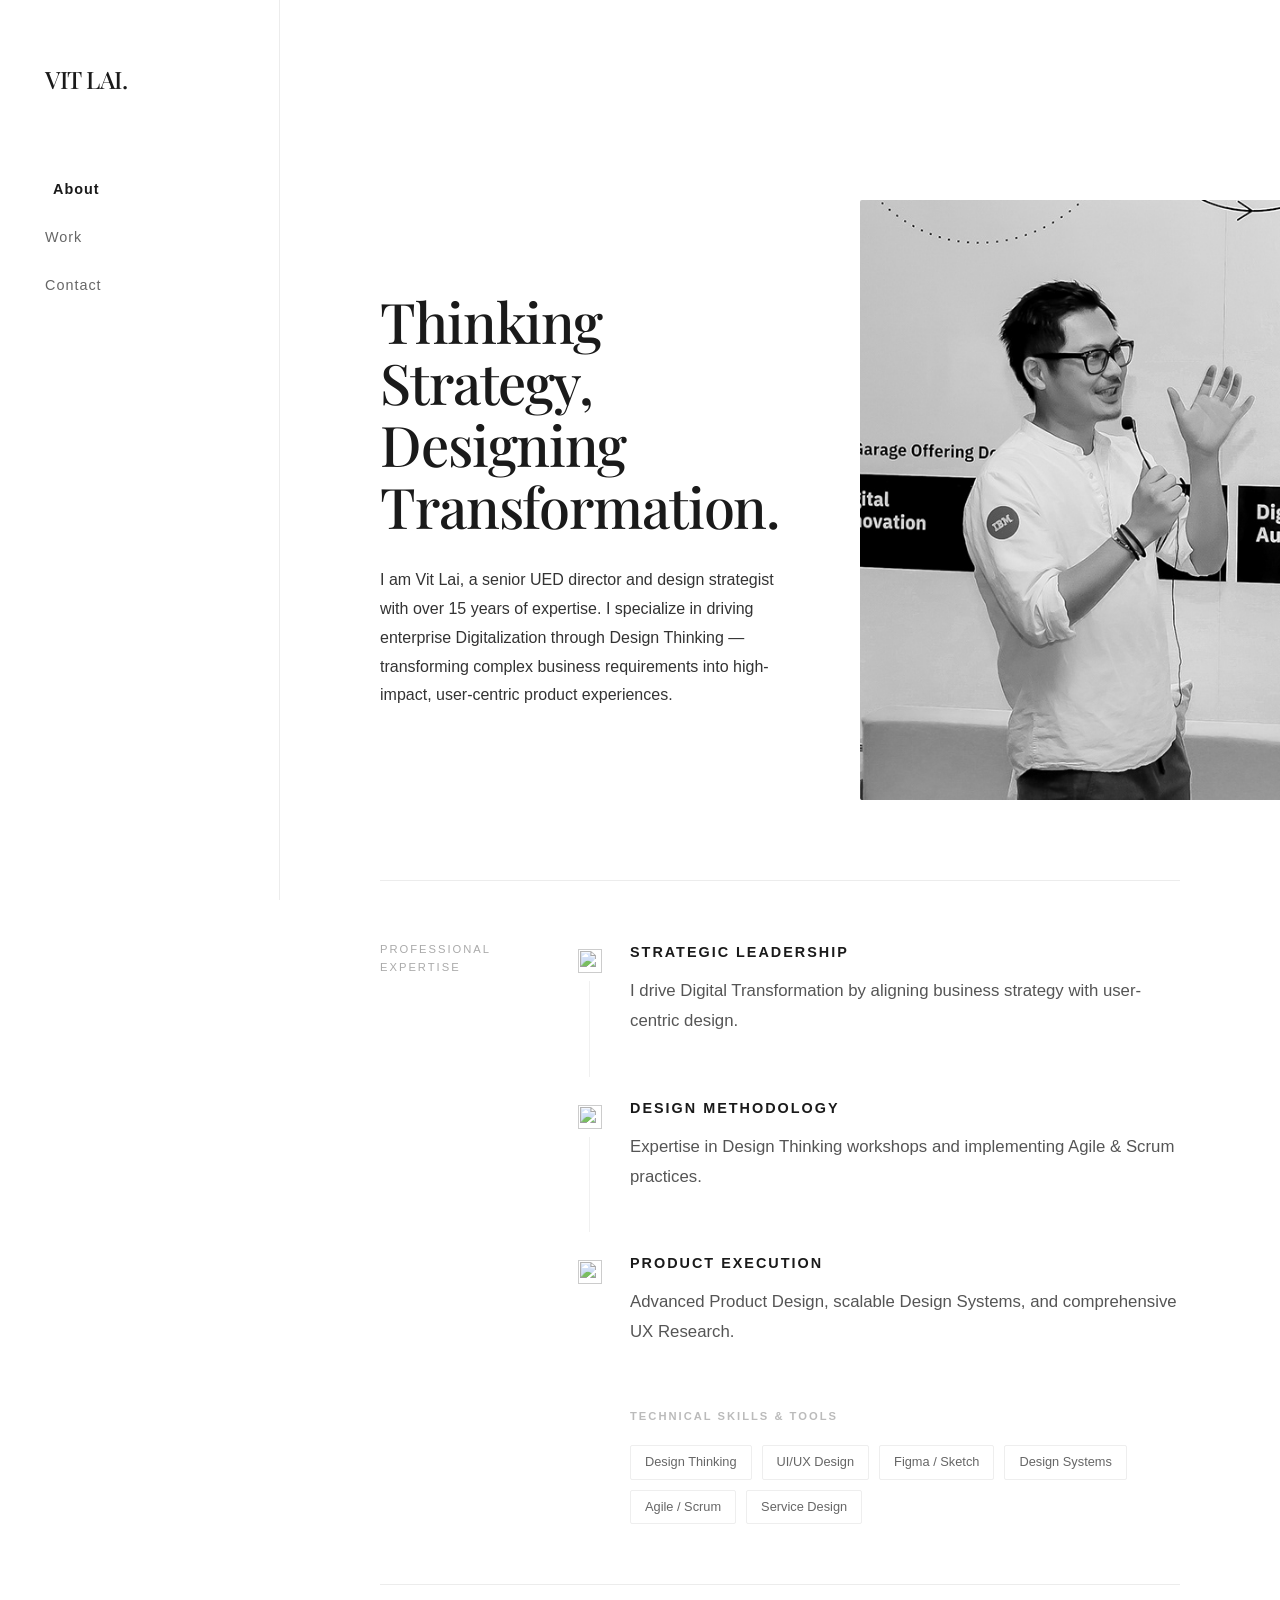
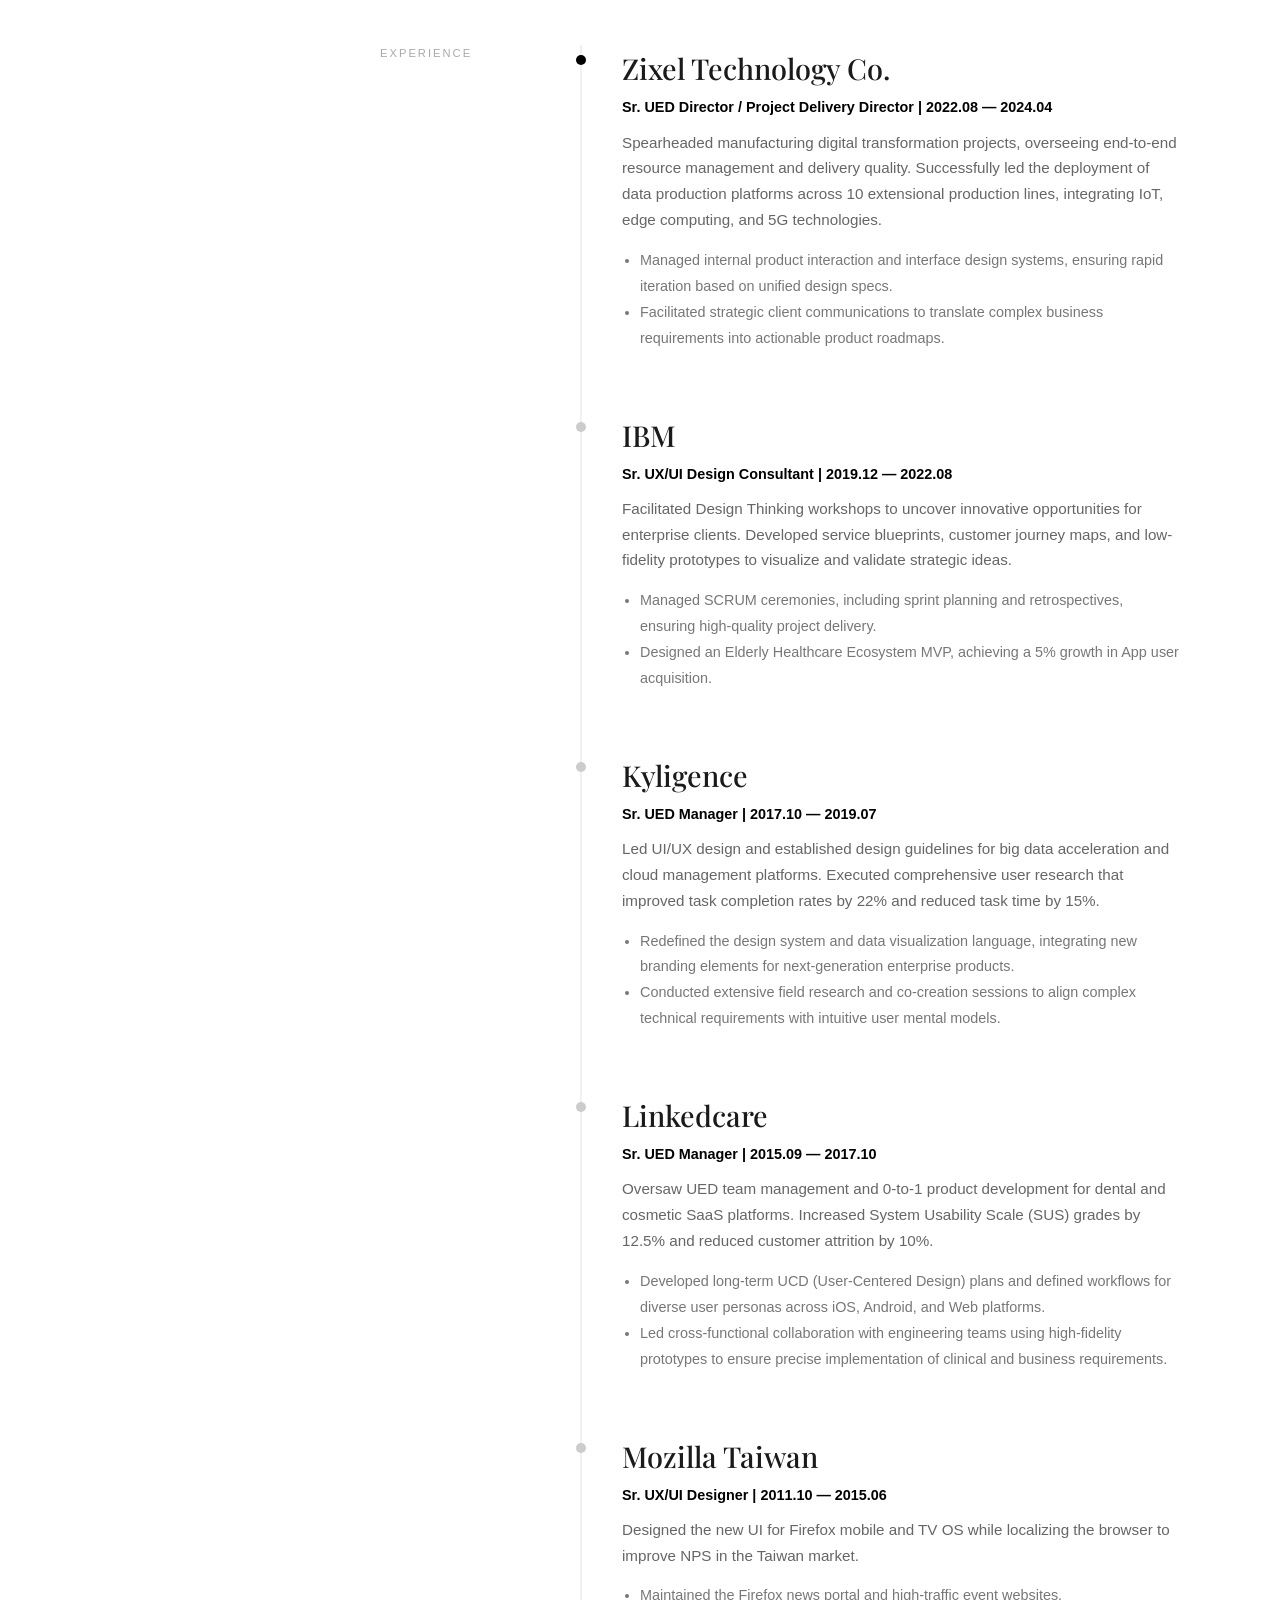
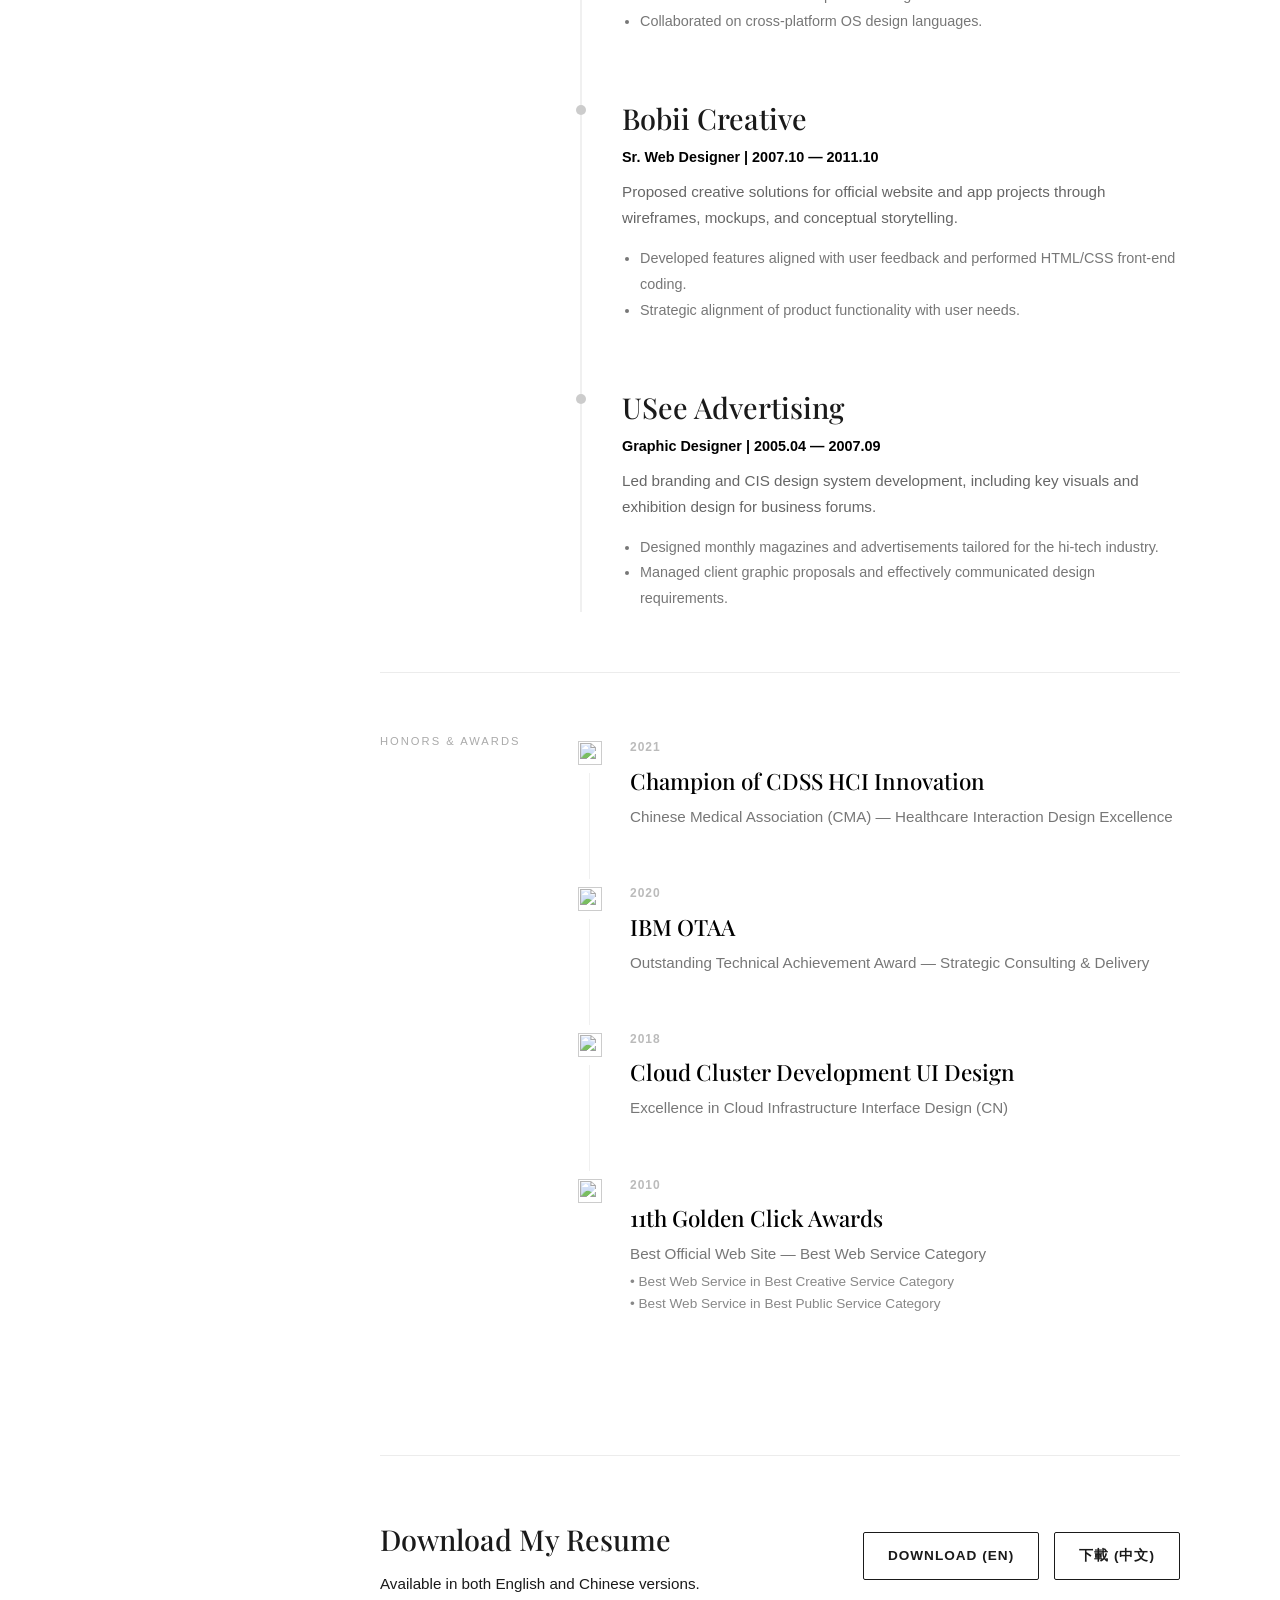
==== commit 3f07e5ca: "update content delete strong tags" ====
--- a/index.html
+++ b/index.html
@@ -90,8 +90,8 @@
                 <div class="hero-content">
                     <h1 class="hero-title">Thinking Strategy, Designing Transformation.</h1>
                     <p class="hero-description">
-                        I am <span class="hero-name">Vit Lai</span>, a <strong>Senior UED Director</strong> and <strong>Design Strategist</strong> with over 15 years of expertise. 
-                        I specialize in driving <strong>Enterprise Digitalization</strong> through <strong>Design Thinking</strong>—transforming complex business requirements into high-impact, user-centric product experiences.
+                        I am <span class="hero-name">Vit Lai</span>, a senior UED director and design strategist with over 15 years of expertise. 
+                        I specialize in driving enterprise Digitalization through Design Thinking —transforming complex business requirements into high-impact, user-centric product experiences.
                     </p>
                 </div>
                 <div class="hero-image-wrapper">
@@ -333,7 +333,7 @@
                 <div class="work-card">
                     <a href="dtwcases04.html" target="_blank" style="text-decoration: none; color: inherit;">
                         <div class="img-wrap"><img src="images/case04-hero.png"></div>
-                        <h3>AI-Edge Smart City Infrastructure</h3> <p style="font-size: 0.75rem; color:#888; text-transform:uppercase; letter-spacing: 1px;">Intelligent Water Network & Leak Detection Platform</p>
+                        <h3>Fintech Data Intelligence Platform</h3> <p style="font-size: 0.75rem; color:#888; text-transform:uppercase; letter-spacing: 1px;">User Persona & Strategic Labeling Framework</p>
                     </a>
                 </div>
 
@@ -380,7 +380,7 @@
                     </p>
                     
                     <div style="display: flex; gap: 15px; flex-wrap: wrap;">
-                        <a href="mailto:dkope2001@qq.com" class="btn btn-primary">
+                        <a href="mailto:dkope2001@gmail.com" class="btn btn-primary">
                             <img src="https://img.icons8.com/material-rounded/24/ffffff/mail.png" style="width: 18px;" alt="Mail Icon">
                             <span>Send an Email</span>
                         </a>
